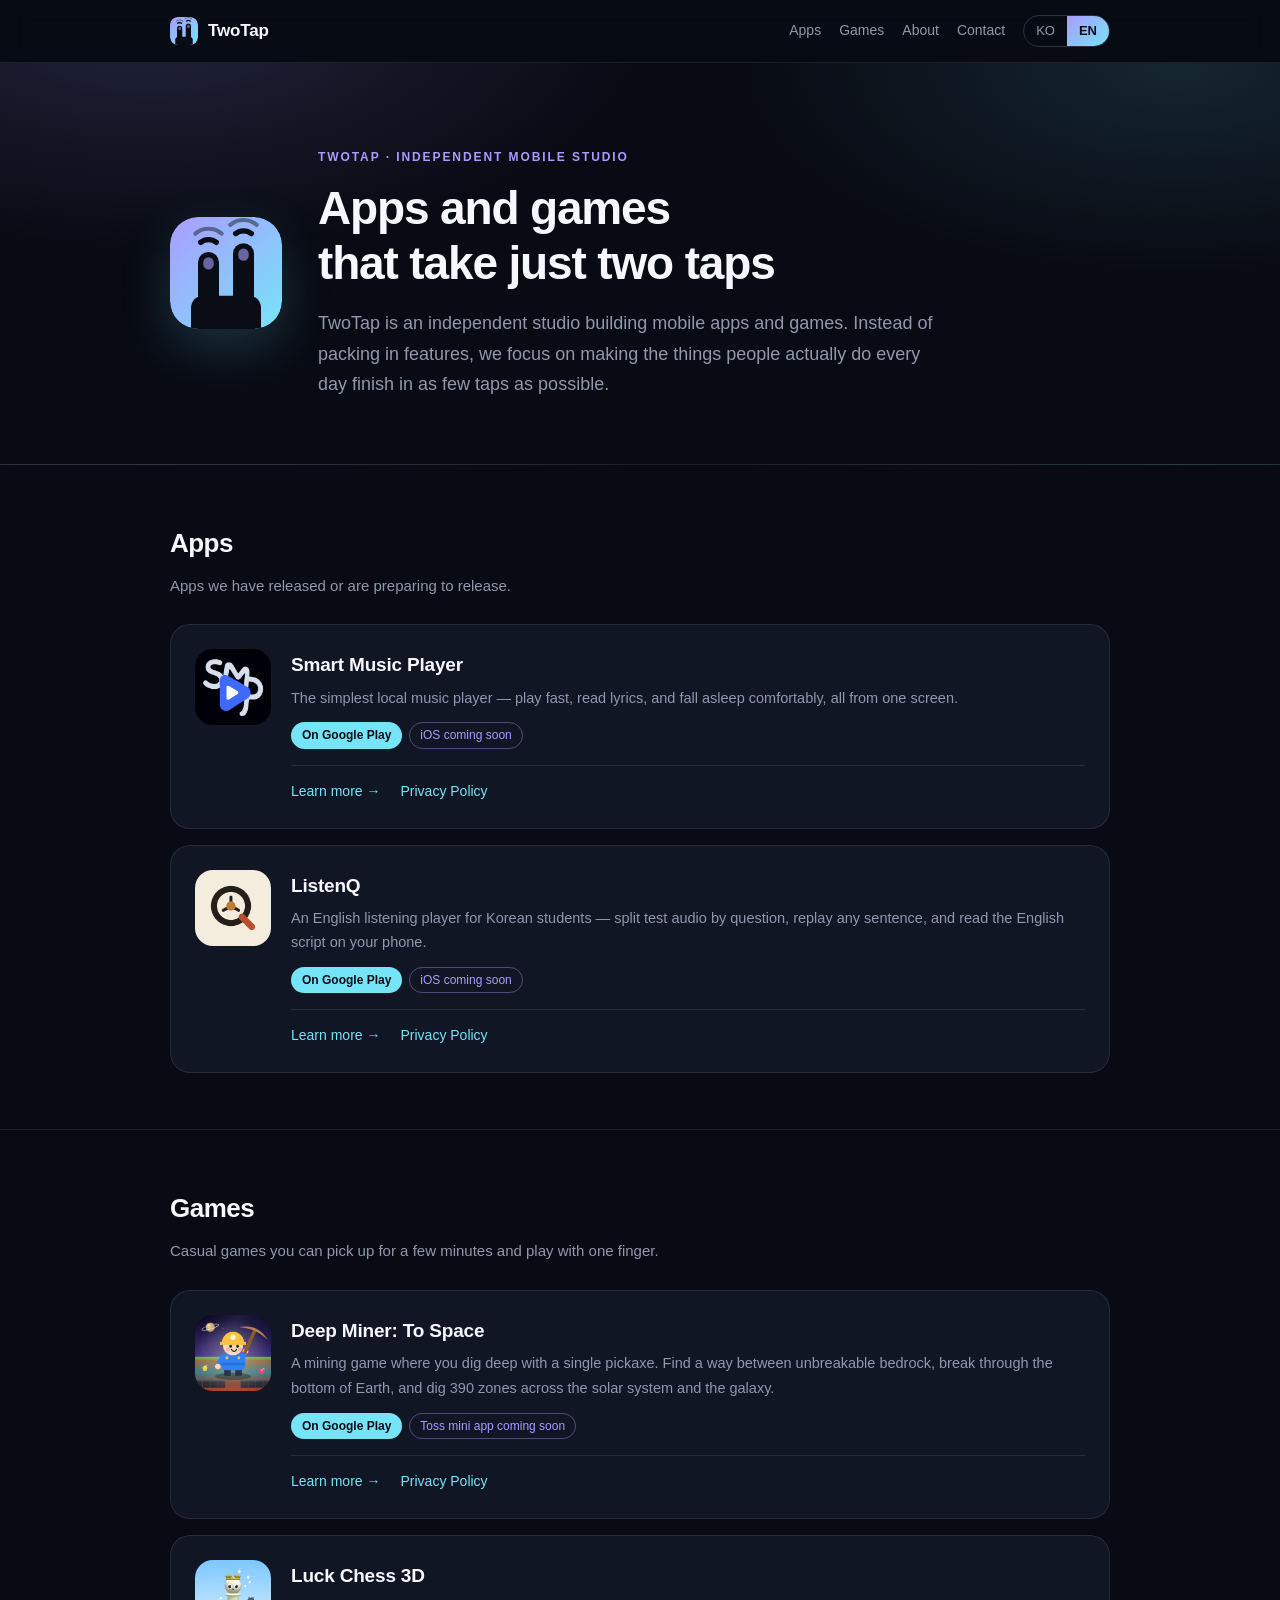
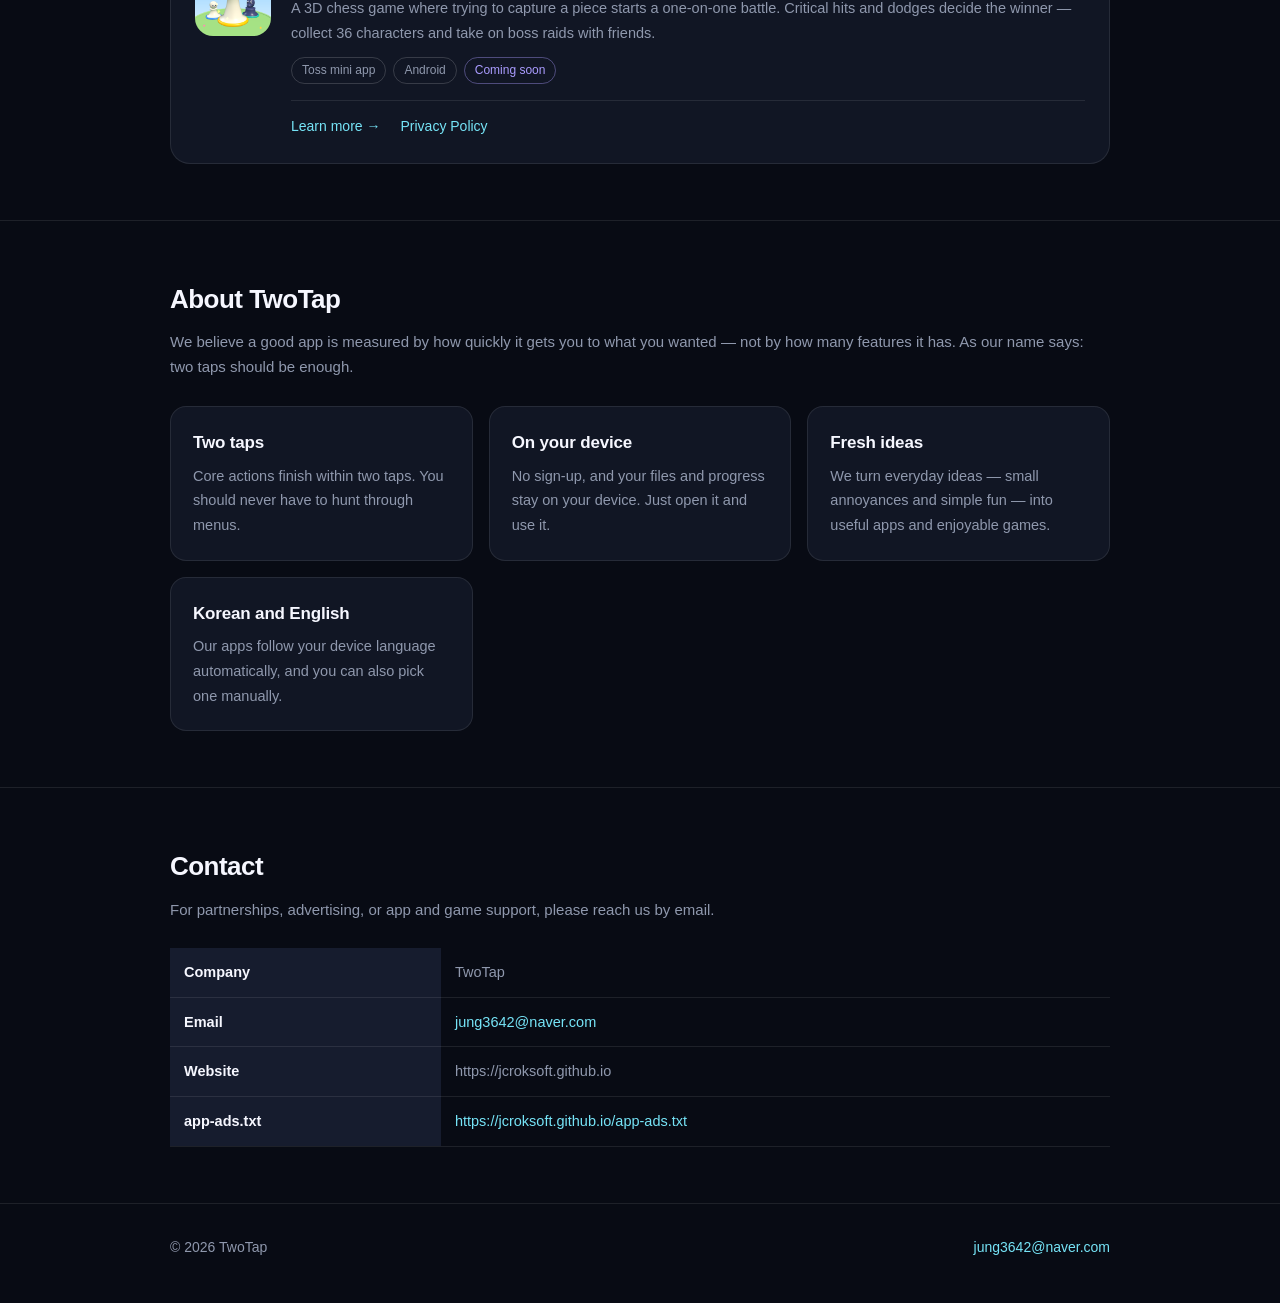
==== index.html @ a3351c4a "딥 마이너 Google Play 출시 반영 - 메인 게임 카드: 'Google Play 출시', '토스 앱인토스 출시 예정' - 딥 마이너 페이지: Google Play 버튼을 스" ====
<!doctype html>
<html lang="ko" data-lang="ko">
<head>
<meta charset="utf-8">
<meta name="viewport" content="width=device-width, initial-scale=1">
<title>TwoTap</title>
<meta name="description" content="TwoTap builds simple, focused mobile apps and games. Publisher of Smart Music Player, ListenQ, Deep Miner and Luck Chess 3D.">
<link rel="icon" href="/assets/twotap-mark.svg" type="image/svg+xml">
<link rel="icon" href="/assets/favicon.png" sizes="64x64">
<link rel="apple-touch-icon" href="/assets/apple-touch-icon.png">
<link rel="stylesheet" href="/assets/site.css">
<script>document.documentElement.dataset.lang=(function(){try{var s=localStorage.getItem("twotap-lang");if(s==="ko"||s==="en")return s}catch(e){}return (navigator.language||"en").toLowerCase().indexOf("ko")===0?"ko":"en"})()</script>
<script src="/assets/lang.js" defer></script>
</head>
<body>

<header class="site-header">
  <div class="wrap">
    <a class="brand" href="/"><img class="mark" src="/assets/twotap-mark.svg" alt="" width="28" height="28">TwoTap</a>
    <nav class="nav">
      <a href="#apps"><span class="ko">앱</span><span class="en">Apps</span></a>
      <a href="#games"><span class="ko">게임</span><span class="en">Games</span></a>
      <a href="#about"><span class="ko">소개</span><span class="en">About</span></a>
      <a href="#contact"><span class="ko">문의</span><span class="en">Contact</span></a>
      <span class="lang">
        <button type="button" data-lang="ko" aria-pressed="true">KO</button>
        <button type="button" data-lang="en" aria-pressed="false">EN</button>
      </span>
    </nav>
  </div>
</header>

<div class="hero">
  <div class="wrap hero-brand">
    <img class="hero-mark" src="/assets/twotap-mark.svg" alt="TwoTap" width="112" height="112">
    <div>
      <p class="eyebrow">TwoTap · <span class="ko">투탭</span><span class="en">Independent Mobile Studio</span></p>
      <h1>
        <span class="ko">두 번의 탭이면<br>충분한 앱과 게임</span>
        <span class="en">Apps and games<br>that take just two taps</span>
      </h1>
      <p class="lede">
        <span class="ko">TwoTap(투탭)은 모바일 앱과 게임을 만드는 개인 개발 스튜디오입니다. 기능을 많이 넣기보다, 사용자가 가장 자주 하는 동작을 가장 적은 터치로 끝낼 수 있게 만드는 데 집중합니다.</span>
        <span class="en">TwoTap is an independent studio building mobile apps and games. Instead of packing in features, we focus on making the things people actually do every day finish in as few taps as possible.</span>
      </p>
    </div>
  </div>
</div>

<section id="apps">
  <div class="wrap">
    <h2><span class="ko">앱</span><span class="en">Apps</span></h2>
    <p class="section-note">
      <span class="ko">출시했거나 출시를 준비 중인 앱입니다.</span>
      <span class="en">Apps we have released or are preparing to release.</span>
    </p>

    <div class="app-card">
      <a class="app-icon" href="/smp/"><img src="/assets/smp-icon.png" alt="Smart Music Player icon" width="76" height="76"></a>
      <div>
        <h3><a href="/smp/">Smart Music Player</a></h3>
        <p>
          <span class="ko">한 화면에서 빠르게 재생하고, 가사를 보고, 편안하게 잠들 수 있는 가장 간편한 로컬 음악 플레이어.</span>
          <span class="en">The simplest local music player — play fast, read lyrics, and fall asleep comfortably, all from one screen.</span>
        </p>
        <div class="pills">
          <span class="pill live"><span class="ko">Google Play 출시</span><span class="en">On Google Play</span></span>
          <span class="pill soon"><span class="ko">iOS 출시 예정</span><span class="en">iOS coming soon</span></span>
        </div>
        <div class="card-links">
          <a href="/smp/"><span class="ko">자세히 보기</span><span class="en">Learn more</span> →</a>
          <a href="/smp/privacy.html"><span class="ko">개인정보처리방침</span><span class="en">Privacy Policy</span></a>
        </div>
      </div>
    </div>

    <div class="app-card">
      <a class="app-icon" href="/lq/"><img src="/assets/lq-icon.png" alt="ListenQ icon" width="76" height="76"></a>
      <div>
        <h3><a href="/lq/">ListenQ</a></h3>
        <p>
          <span class="ko">듣기평가 음원을 문항별로 끊어 듣고, 문장마다 다시 듣고, 영어 스크립트까지 폰에서 보는 중·고등학생 영어듣기 플레이어.</span>
          <span class="en">An English listening player for Korean students — split test audio by question, replay any sentence, and read the English script on your phone.</span>
        </p>
        <div class="pills">
          <span class="pill live"><span class="ko">Google Play 출시</span><span class="en">On Google Play</span></span>
          <span class="pill soon"><span class="ko">iOS 출시 예정</span><span class="en">iOS coming soon</span></span>
        </div>
        <div class="card-links">
          <a href="/lq/"><span class="ko">자세히 보기</span><span class="en">Learn more</span> →</a>
          <a href="/lq/privacy.html"><span class="ko">개인정보처리방침</span><span class="en">Privacy Policy</span></a>
        </div>
      </div>
    </div>
  </div>
</section>

<section id="games">
  <div class="wrap">
    <h2><span class="ko">게임</span><span class="en">Games</span></h2>
    <p class="section-note">
      <span class="ko">잠깐 켜서 손가락 하나로 즐기는 캐주얼 게임입니다.</span>
      <span class="en">Casual games you can pick up for a few minutes and play with one finger.</span>
    </p>

    <div class="app-card">
      <a class="app-icon" href="/deepminer/"><img src="/assets/deepminer-icon.png" alt="Deep Miner icon" width="76" height="76"></a>
      <div>
        <h3><a href="/deepminer/"><span class="ko">딥 마이너: 우주로</span><span class="en">Deep Miner: To Space</span></a></h3>
        <p>
          <span class="ko">곡괭이 하나로 땅속 깊이 파 내려가는 광산 게임. 기반암 사이로 길을 찾아 지구 바닥을 뚫고, 태양계와 은하계 행성까지 390구역을 내려갑니다.</span>
          <span class="en">A mining game where you dig deep with a single pickaxe. Find a way between unbreakable bedrock, break through the bottom of Earth, and dig 390 zones across the solar system and the galaxy.</span>
        </p>
        <div class="pills">
          <span class="pill live"><span class="ko">Google Play 출시</span><span class="en">On Google Play</span></span>
          <span class="pill soon"><span class="ko">토스 앱인토스 출시 예정</span><span class="en">Toss mini app coming soon</span></span>
        </div>
        <div class="card-links">
          <a href="/deepminer/"><span class="ko">자세히 보기</span><span class="en">Learn more</span> →</a>
          <a href="/deepminer/privacy.html"><span class="ko">개인정보처리방침</span><span class="en">Privacy Policy</span></a>
        </div>
      </div>
    </div>

    <div class="app-card">
      <a class="app-icon" href="/luckchess/"><img src="/assets/luckchess-icon.png" alt="Luck Chess 3D icon" width="76" height="76"></a>
      <div>
        <h3><a href="/luckchess/"><span class="ko">운빨 체스 3D</span><span class="en">Luck Chess 3D</span></a></h3>
        <p>
          <span class="ko">체스처럼 두다가 상대 말을 잡으려 하면 1:1 전투가 벌어지는 3D 체스. 치명타와 회피로 승부가 갈리고, 캐릭터 36명을 모아 친구들과 보스 토벌전에도 도전합니다.</span>
          <span class="en">A 3D chess game where trying to capture a piece starts a one-on-one battle. Critical hits and dodges decide the winner — collect 36 characters and take on boss raids with friends.</span>
        </p>
        <div class="pills">
          <span class="pill"><span class="ko">토스 앱인토스</span><span class="en">Toss mini app</span></span>
          <span class="pill">Android</span>
          <span class="pill soon"><span class="ko">출시 준비 중</span><span class="en">Coming soon</span></span>
        </div>
        <div class="card-links">
          <a href="/luckchess/"><span class="ko">자세히 보기</span><span class="en">Learn more</span> →</a>
          <a href="/luckchess/privacy.html"><span class="ko">개인정보처리방침</span><span class="en">Privacy Policy</span></a>
        </div>
      </div>
    </div>
  </div>
</section>

<section id="about">
  <div class="wrap">
    <h2><span class="ko">TwoTap 소개</span><span class="en">About TwoTap</span></h2>
    <p class="section-note">
      <span class="ko">좋은 앱은 기능 수가 아니라, 원하는 동작에 얼마나 빨리 닿는지로 결정된다고 믿습니다. 이름처럼, 두 번의 탭이면 충분하게.</span>
      <span class="en">We believe a good app is measured by how quickly it gets you to what you wanted — not by how many features it has. As our name says: two taps should be enough.</span>
    </p>

    <div class="grid">
      <div class="card">
        <h3><span class="ko">두 번의 터치</span><span class="en">Two taps</span></h3>
        <p>
          <span class="ko">핵심 기능은 두 번 이내의 터치로 끝납니다. 메뉴를 찾아 헤매게 만들지 않습니다.</span>
          <span class="en">Core actions finish within two taps. You should never have to hunt through menus.</span>
        </p>
      </div>
      <div class="card">
        <h3><span class="ko">기기 안에서</span><span class="en">On your device</span></h3>
        <p>
          <span class="ko">회원가입이 없고, 개인 파일과 진행 기록은 기기 안에 둡니다. 계정 없이 바로 씁니다.</span>
          <span class="en">No sign-up, and your files and progress stay on your device. Just open it and use it.</span>
        </p>
      </div>
      <div class="card">
        <h3><span class="ko">다양한 아이디어</span><span class="en">Fresh ideas</span></h3>
        <p>
          <span class="ko">일상의 작은 불편과 재미에서 출발한 다양한 아이디어로, 쓸모 있는 앱과 즐거운 게임을 만듭니다.</span>
          <span class="en">We turn everyday ideas — small annoyances and simple fun — into useful apps and enjoyable games.</span>
        </p>
      </div>
      <div class="card">
        <h3><span class="ko">한국어와 영어</span><span class="en">Korean and English</span></h3>
        <p>
          <span class="ko">앱은 기기 언어에 맞춰 자동 전환되며, 앱 안에서 직접 선택할 수도 있습니다.</span>
          <span class="en">Our apps follow your device language automatically, and you can also pick one manually.</span>
        </p>
      </div>
    </div>
  </div>
</section>

<section id="contact">
  <div class="wrap">
    <h2><span class="ko">문의</span><span class="en">Contact</span></h2>
    <p class="section-note">
      <span class="ko">제휴, 광고, 앱·게임 관련 문의는 아래 이메일로 연락해 주세요.</span>
      <span class="en">For partnerships, advertising, or app and game support, please reach us by email.</span>
    </p>

    <div class="table-scroll">
      <table>
        <tbody>
          <tr>
            <th scope="row"><span class="ko">회사</span><span class="en">Company</span></th>
            <td>TwoTap<span class="ko"> (투탭)</span></td>
          </tr>
          <tr>
            <th scope="row"><span class="ko">이메일</span><span class="en">Email</span></th>
            <td><a href="mailto:jung3642@naver.com">jung3642@naver.com</a></td>
          </tr>
          <tr>
            <th scope="row"><span class="ko">웹사이트</span><span class="en">Website</span></th>
            <td>https://jcroksoft.github.io</td>
          </tr>
          <tr>
            <th scope="row">app-ads.txt</th>
            <td><a href="/app-ads.txt">https://jcroksoft.github.io/app-ads.txt</a></td>
          </tr>
        </tbody>
      </table>
    </div>
  </div>
</section>

<footer class="site-footer">
  <div class="wrap">
    <span>&copy; 2026 TwoTap<span class="ko"> (투탭)</span></span>
    <span class="spacer"></span>
    <a href="mailto:jung3642@naver.com">jung3642@naver.com</a>
  </div>
</footer>

</body>
</html>
---- assets/site.css ----
:root {
  --bg: #080b14;
  --surface: #111624;
  --surface-2: #161c2e;
  --text: #f6f7ff;
  --muted: #8f98ad;
  --lavender: #aa9cff;
  --cyan: #76e4f7;
  --coral: #ff5a3d;
  --line: rgba(255, 255, 255, 0.09);
  --line-strong: rgba(255, 255, 255, 0.16);
  --max: 980px;
  --radius: 16px;
}

* { box-sizing: border-box; }

html { scroll-behavior: smooth; }

body {
  margin: 0;
  background: var(--bg);
  color: var(--text);
  font-family: -apple-system, BlinkMacSystemFont, "Segoe UI", "Apple SD Gothic Neo",
    "Noto Sans KR", Roboto, sans-serif;
  font-size: 16px;
  line-height: 1.7;
  -webkit-font-smoothing: antialiased;
}

img { max-width: 100%; display: block; }

a { color: var(--cyan); text-decoration: none; }
a:hover { text-decoration: underline; }

.wrap {
  max-width: var(--max);
  margin: 0 auto;
  padding-inline: 20px;
}

/* ---------- header ---------- */

.site-header {
  position: sticky;
  top: 0;
  z-index: 20;
  background: rgba(8, 11, 20, 0.82);
  backdrop-filter: blur(14px);
  border-bottom: 1px solid var(--line);
}

.site-header .wrap {
  display: flex;
  align-items: center;
  gap: 16px;
  min-height: 62px;
  flex-wrap: wrap;
}

.brand {
  display: flex;
  align-items: center;
  gap: 10px;
  font-weight: 700;
  letter-spacing: -0.01em;
  color: var(--text);
  font-size: 17px;
}
.brand:hover { text-decoration: none; }
.brand .mark {
  width: 28px;
  height: 28px;
  border-radius: 8px;
  flex: none;
}

.nav {
  margin-left: auto;
  display: flex;
  align-items: center;
  gap: 18px;
  font-size: 14px;
}
.nav a { color: var(--muted); }
.nav a:hover { color: var(--text); text-decoration: none; }

.lang {
  display: inline-flex;
  border: 1px solid var(--line-strong);
  border-radius: 999px;
  overflow: hidden;
}
.lang button {
  appearance: none;
  border: 0;
  background: transparent;
  color: var(--muted);
  font: inherit;
  font-size: 13px;
  padding: 4px 12px;
  cursor: pointer;
}
.lang button[aria-pressed="true"] {
  background: linear-gradient(135deg, var(--lavender), var(--cyan));
  color: #0a0d16;
  font-weight: 700;
}

/* ---------- hero ---------- */

.hero {
  padding-block: 84px 64px;
  border-bottom: 1px solid var(--line);
  background:
    radial-gradient(700px 320px at 12% -10%, rgba(170, 156, 255, 0.16), transparent 70%),
    radial-gradient(620px 300px at 92% 0%, rgba(118, 228, 247, 0.12), transparent 70%);
}

.hero-brand { display: flex; gap: 36px; align-items: center; flex-wrap: wrap; }
.hero-brand > div { flex: 1; min-width: 260px; }
.hero-mark {
  width: 112px;
  height: 112px;
  border-radius: 28px;
  flex: none;
  box-shadow: 0 18px 50px rgba(118, 228, 247, 0.18);
}

.eyebrow {
  text-transform: uppercase;
  letter-spacing: 0.16em;
  font-size: 12px;
  font-weight: 700;
  color: var(--lavender);
  margin: 0 0 14px;
}

h1 {
  margin: 0 0 18px;
  font-size: clamp(30px, 6vw, 46px);
  line-height: 1.18;
  letter-spacing: -0.025em;
  font-weight: 800;
}

.lede {
  margin: 0;
  max-width: 620px;
  font-size: clamp(16px, 2.2vw, 18px);
  color: var(--muted);
}

/* ---------- sections ---------- */

section { padding-block: 56px; }
section + section { border-top: 1px solid var(--line); }

h2 {
  margin: 0 0 8px;
  font-size: clamp(21px, 3.4vw, 26px);
  letter-spacing: -0.02em;
  font-weight: 750;
}

h3 {
  margin: 28px 0 6px;
  font-size: 17px;
  font-weight: 700;
  letter-spacing: -0.01em;
}

.section-note {
  margin: 0 0 26px;
  color: var(--muted);
  font-size: 15px;
}

/* ---------- cards ---------- */

.grid {
  display: grid;
  gap: 16px;
  grid-template-columns: repeat(auto-fit, minmax(240px, 1fr));
}

.card {
  background: var(--surface);
  border: 1px solid var(--line);
  border-radius: var(--radius);
  padding: 22px;
}
.card h3 { margin-top: 0; }
.card p { margin: 0; color: var(--muted); font-size: 14.5px; }

.app-card {
  display: flex;
  gap: 20px;
  align-items: flex-start;
  background: var(--surface);
  border: 1px solid var(--line);
  border-radius: 20px;
  padding: 24px;
  color: inherit;
  transition: border-color 0.15s ease, transform 0.15s ease;
}
.app-card + .app-card { margin-top: 16px; }
.app-card:hover {
  border-color: var(--line-strong);
  transform: translateY(-2px);
}
.app-card > div { flex: 1; min-width: 0; }
.app-card .app-icon { flex: none; }
.app-card h3 a { color: inherit; }
.app-card img {
  width: 76px;
  height: 76px;
  border-radius: 18px;
  flex: none;
}
.app-card h3 { margin: 0 0 4px; font-size: 19px; }
.app-card p { margin: 0 0 12px; color: var(--muted); font-size: 14.5px; }

.card-links {
  display: flex;
  flex-wrap: wrap;
  gap: 8px 20px;
  margin-top: 16px;
  padding-top: 14px;
  border-top: 1px solid var(--line);
  font-size: 14px;
}

/* 게임 스크린샷 줄: 좁은 화면에서는 가로로 밀어 봐요 */
.shots {
  display: grid;
  grid-auto-flow: column;
  grid-auto-columns: minmax(170px, 1fr);
  gap: 14px;
  overflow-x: auto;
  padding-bottom: 6px;
  scroll-snap-type: x mandatory;
}
.shots figure { margin: 0; scroll-snap-align: start; }
.shots img {
  width: 100%;
  height: auto;
  aspect-ratio: 1179 / 2100;
  object-fit: cover;
  border-radius: 18px;
  border: 1px solid var(--line);
}
.shots.tall img { aspect-ratio: 636 / 1048; }
.shots figcaption { margin-top: 8px; font-size: 13px; color: var(--muted); text-align: center; }

.pills { display: flex; flex-wrap: wrap; gap: 7px; }
.pill {
  font-size: 12px;
  color: var(--muted);
  border: 1px solid var(--line-strong);
  border-radius: 999px;
  padding: 2px 10px;
}
.pill.live { color: #0a0d16; background: var(--cyan); border-color: transparent; font-weight: 700; }
.pill.soon { color: var(--lavender); border-color: rgba(170, 156, 255, 0.4); }

/* ---------- lists ---------- */

ul.clean { margin: 10px 0 0; padding-left: 20px; color: var(--muted); }
ul.clean li { margin-bottom: 7px; }
ul.clean strong { color: var(--text); font-weight: 650; }

/* ---------- table ---------- */

.table-scroll { overflow-x: auto; margin-top: 14px; }
table {
  width: 100%;
  border-collapse: collapse;
  font-size: 14.5px;
  min-width: 520px;
}
th, td {
  text-align: left;
  padding: 12px 14px;
  border-bottom: 1px solid var(--line);
  vertical-align: top;
}
th { color: var(--text); font-weight: 650; background: var(--surface-2); }
td { color: var(--muted); }
td strong { color: var(--text); font-weight: 600; }

/* ---------- misc ---------- */

.callout {
  background: var(--surface-2);
  border: 1px solid var(--line);
  border-left: 3px solid var(--lavender);
  border-radius: 12px;
  padding: 16px 18px;
  color: var(--muted);
  font-size: 14.5px;
  margin-top: 20px;
}
.callout strong { color: var(--text); }

.meta { color: var(--muted); font-size: 14px; margin: 0; }

.site-footer {
  border-top: 1px solid var(--line);
  padding-block: 32px 44px;
  color: var(--muted);
  font-size: 14px;
}
.site-footer .wrap { display: flex; flex-wrap: wrap; gap: 12px 24px; align-items: center; }
.site-footer .spacer { margin-left: auto; }

.toc { margin: 0 0 30px; padding: 0; list-style: none; columns: 2; column-gap: 28px; font-size: 14.5px; }
.toc li { margin-bottom: 6px; break-inside: avoid; }

@media (max-width: 560px) {
  .hero { padding-block: 56px 44px; }
  .app-card { flex-direction: column; }
  .toc { columns: 1; }
  .nav { gap: 12px; width: 100%; margin-left: 0; padding-bottom: 10px; }
}

/* ---------- language switching ---------- */

html[data-lang="ko"] .en,
html[data-lang="en"] .ko { display: none !important; }

/* ---------- store buttons ----------
   출시된 스토어는 <a class="store-btn" href="스토어 주소">, 아직이면 <span class="store-btn soon">.
   출시되면 span 을 a 로 바꾸고 href 만 넣는다. */

.store-links { display: flex; flex-wrap: wrap; gap: 10px; margin-top: 20px; }
.store-btn {
  display: inline-flex; align-items: center; gap: 10px;
  padding: 9px 16px 9px 13px;
  border-radius: 12px;
  border: 1px solid var(--line-strong);
  background: rgba(255, 255, 255, 0.04);
  color: var(--text);
  line-height: 1.2;
}
.store-btn svg { width: 22px; height: 22px; flex: none; fill: currentColor; }
.store-btn small { display: block; font-size: 11px; color: var(--muted); }
.store-btn strong { display: block; font-size: 15px; font-weight: 650; }
a.store-btn:hover { border-color: var(--cyan); background: rgba(118, 228, 247, 0.08); }
.store-btn.soon { opacity: 0.55; cursor: default; }
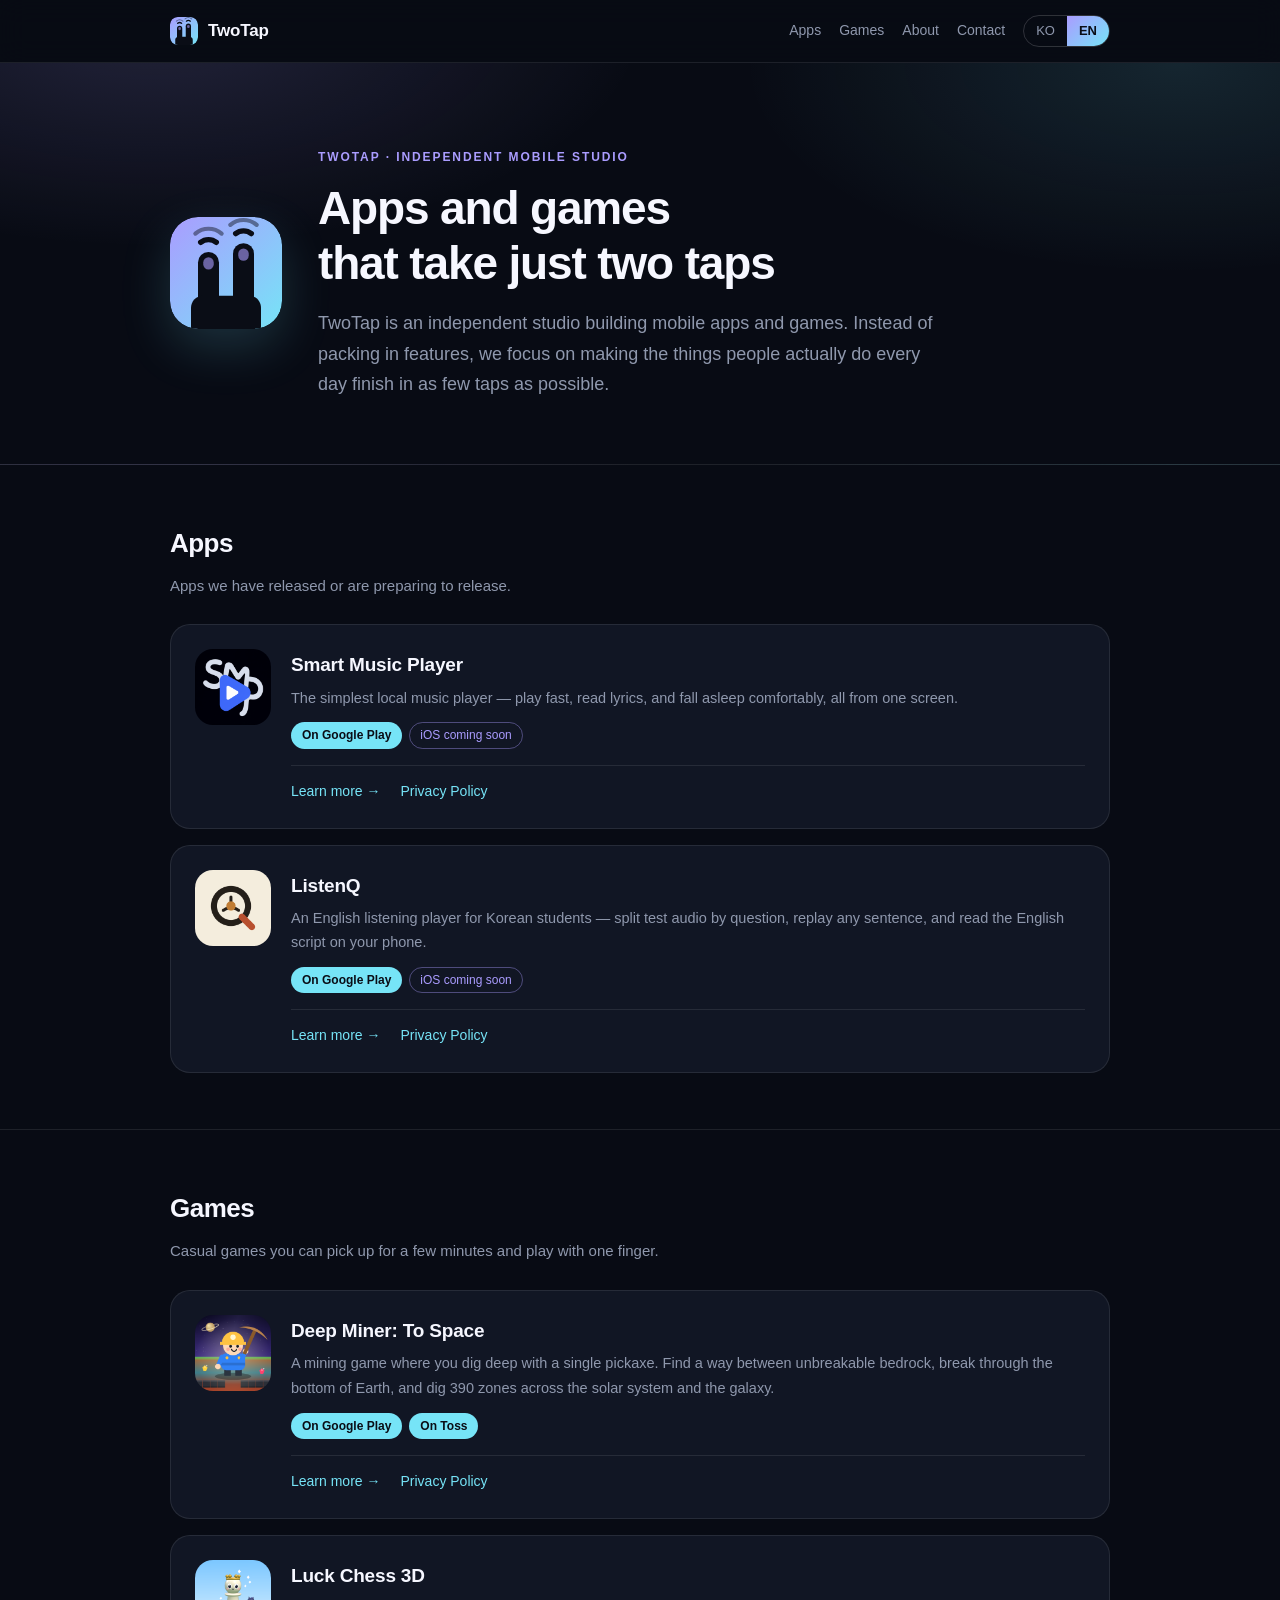
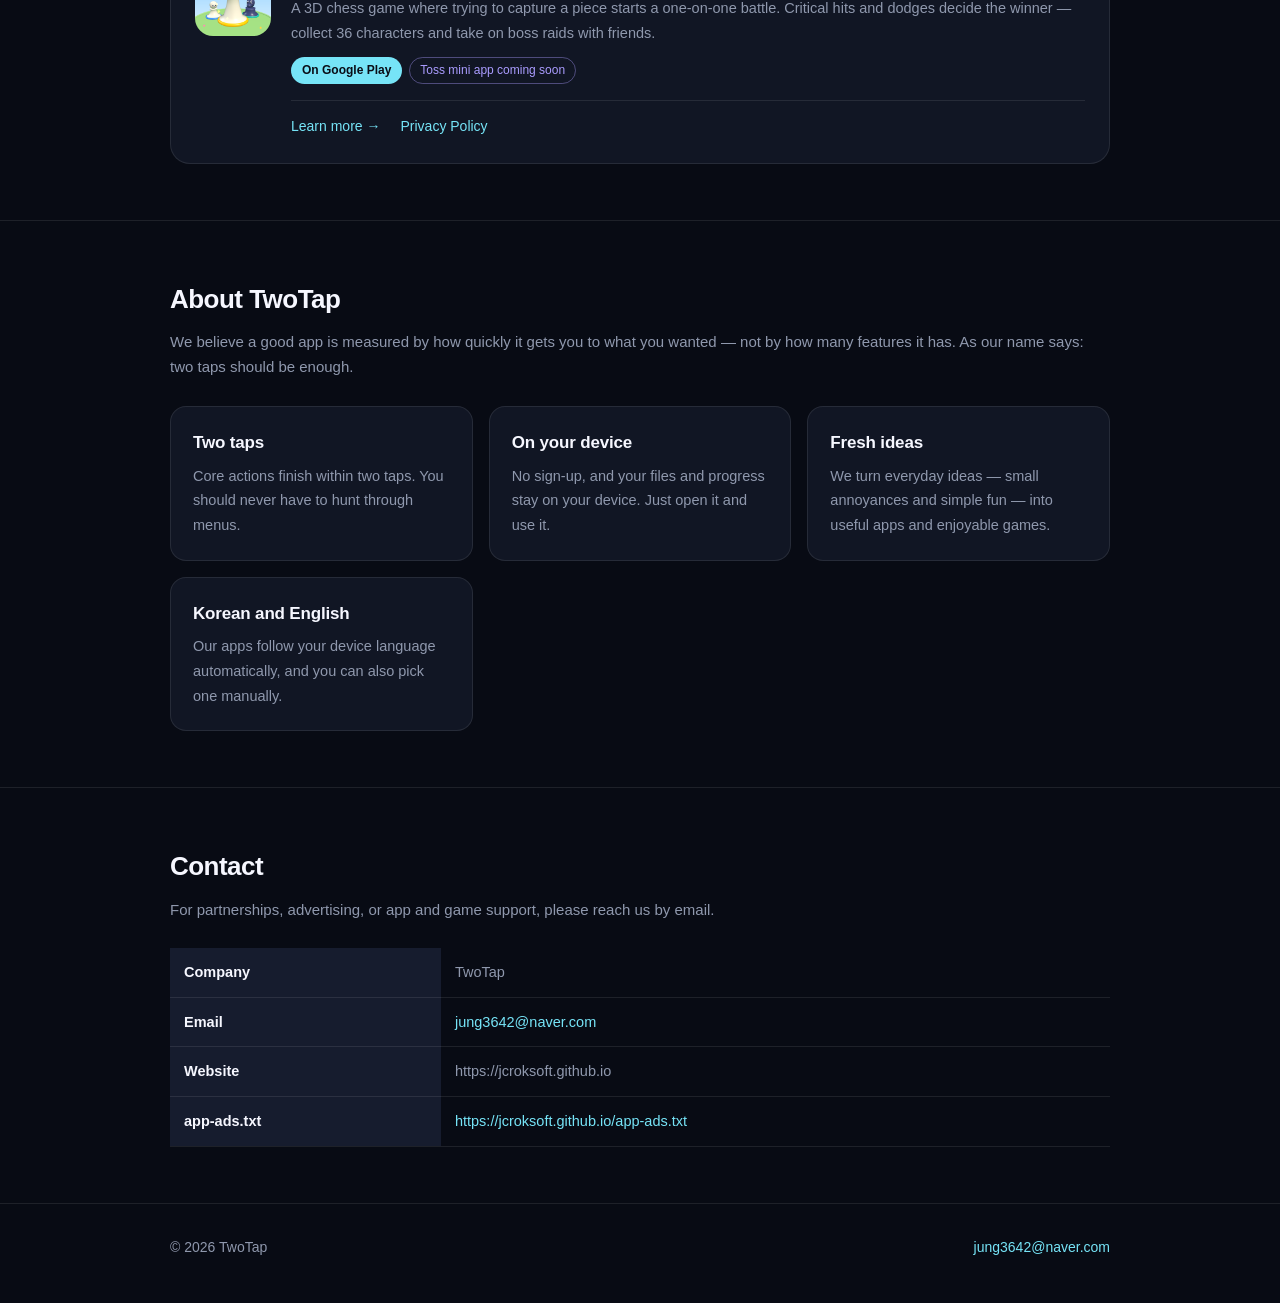
==== commit bf4608d6: "딥 마이너 토스 출시, 운빨 체스 3D Google Play 출시 반영 - 메인 게임 카드: 딥 마이너 '토스 앱인토스 출시', 운빨 체스 'Google Play 출시' · '토스" ====
--- a/index.html
+++ b/index.html
@@ -113,7 +113,7 @@
         </p>
         <div class="pills">
           <span class="pill live"><span class="ko">Google Play 출시</span><span class="en">On Google Play</span></span>
-          <span class="pill soon"><span class="ko">토스 앱인토스 출시 예정</span><span class="en">Toss mini app coming soon</span></span>
+          <span class="pill live"><span class="ko">토스 앱인토스 출시</span><span class="en">On Toss</span></span>
         </div>
         <div class="card-links">
           <a href="/deepminer/"><span class="ko">자세히 보기</span><span class="en">Learn more</span> →</a>
@@ -131,9 +131,8 @@
           <span class="en">A 3D chess game where trying to capture a piece starts a one-on-one battle. Critical hits and dodges decide the winner — collect 36 characters and take on boss raids with friends.</span>
         </p>
         <div class="pills">
-          <span class="pill"><span class="ko">토스 앱인토스</span><span class="en">Toss mini app</span></span>
-          <span class="pill">Android</span>
-          <span class="pill soon"><span class="ko">출시 준비 중</span><span class="en">Coming soon</span></span>
+          <span class="pill live"><span class="ko">Google Play 출시</span><span class="en">On Google Play</span></span>
+          <span class="pill soon"><span class="ko">토스 앱인토스 출시 예정</span><span class="en">Toss mini app coming soon</span></span>
         </div>
         <div class="card-links">
           <a href="/luckchess/"><span class="ko">자세히 보기</span><span class="en">Learn more</span> →</a>
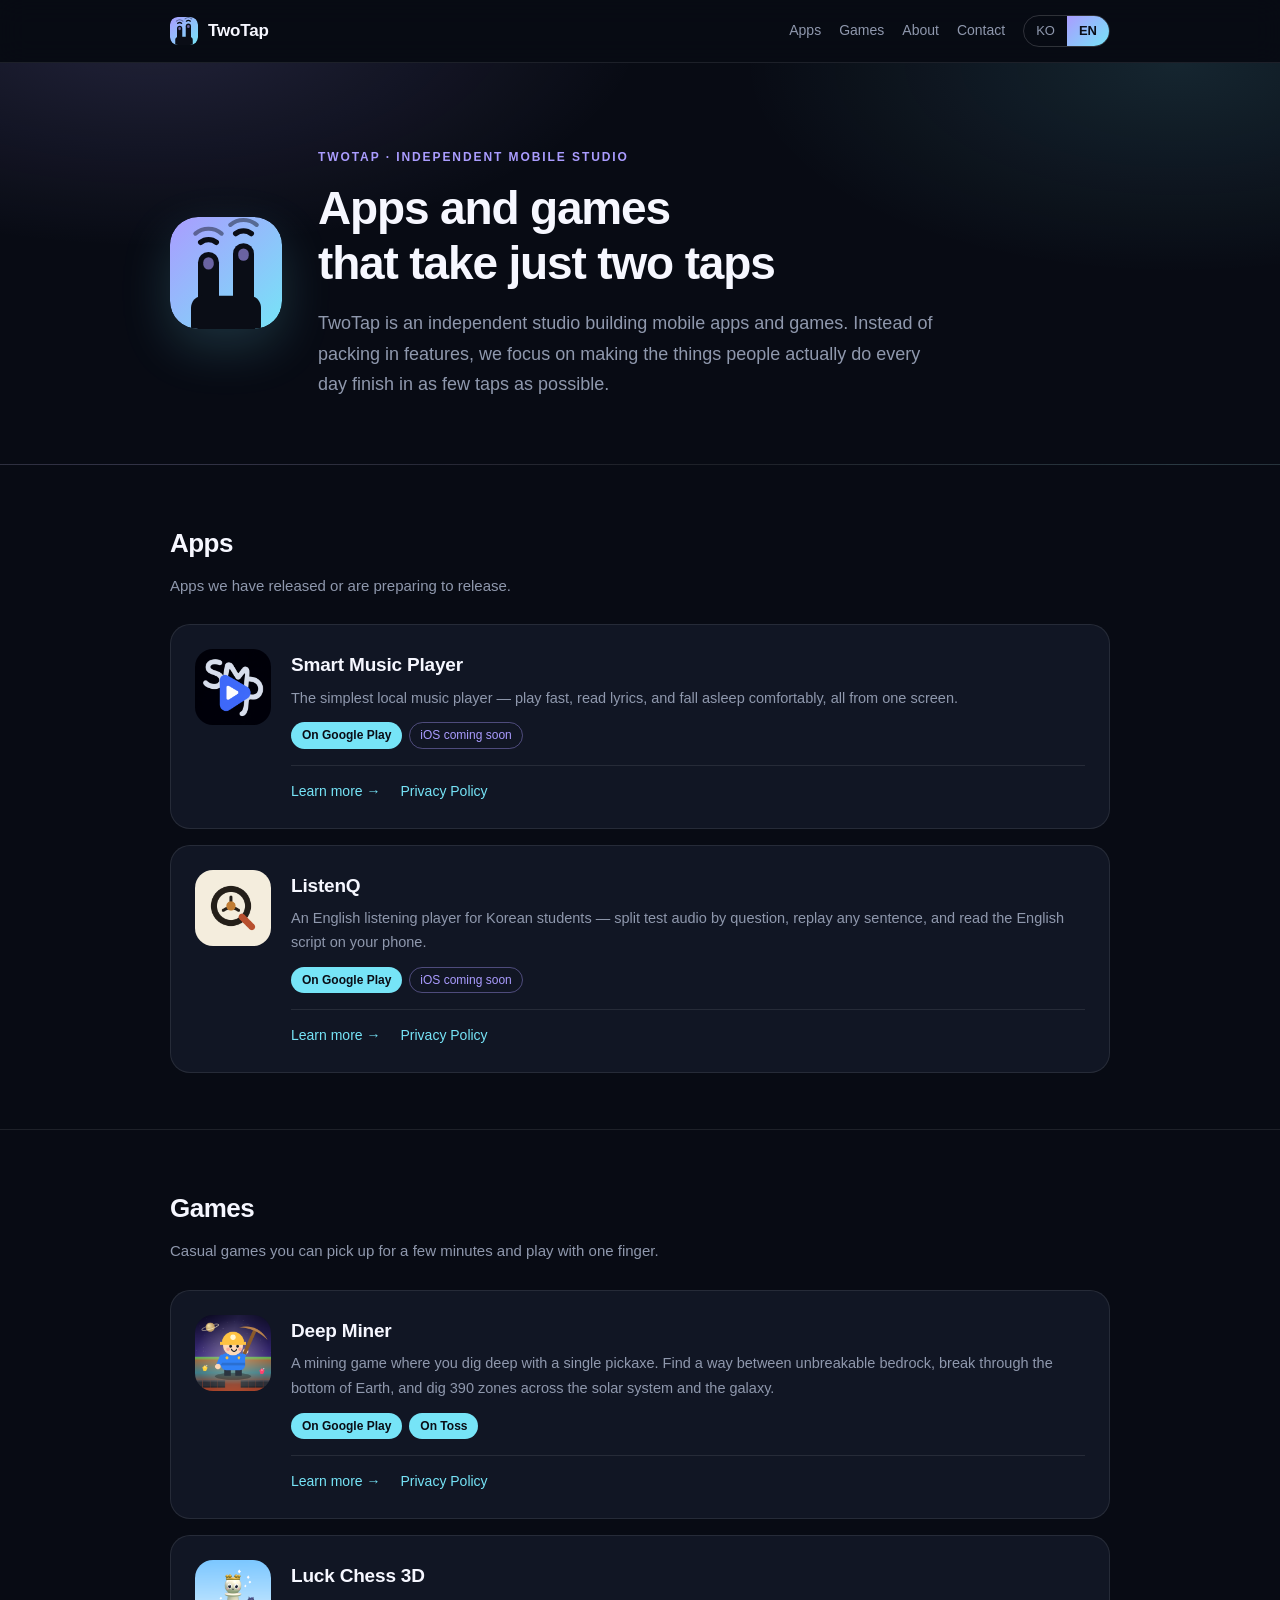
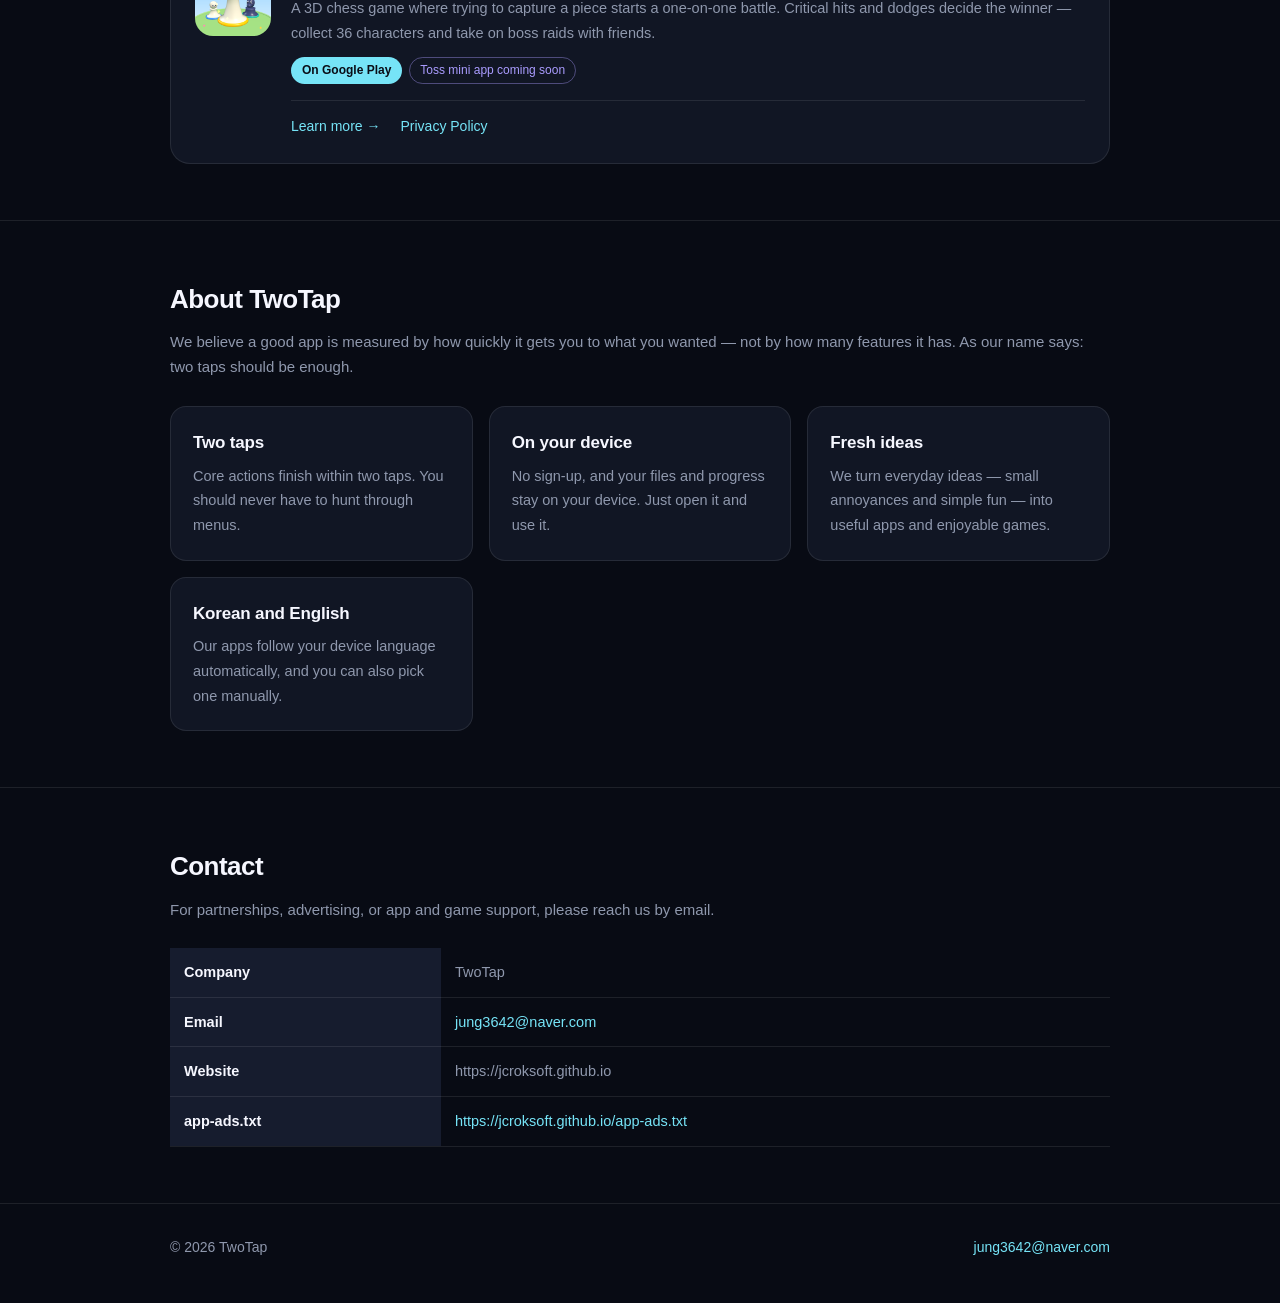
==== commit 929dd49a: "딥 마이너: 이름 '광산 땅파기'로 변경, Android 광고(LevelPlay) 반영 - 메인 카드 · 소개 · 개인정보처리방침의 게임 이름 변경 (영문은 Deep Miner) " ====
--- a/index.html
+++ b/index.html
@@ -106,7 +106,7 @@
     <div class="app-card">
       <a class="app-icon" href="/deepminer/"><img src="/assets/deepminer-icon.png" alt="Deep Miner icon" width="76" height="76"></a>
       <div>
-        <h3><a href="/deepminer/"><span class="ko">딥 마이너: 우주로</span><span class="en">Deep Miner: To Space</span></a></h3>
+        <h3><a href="/deepminer/"><span class="ko">딥 마이너: 광산 땅파기</span><span class="en">Deep Miner</span></a></h3>
         <p>
           <span class="ko">곡괭이 하나로 땅속 깊이 파 내려가는 광산 게임. 기반암 사이로 길을 찾아 지구 바닥을 뚫고, 태양계와 은하계 행성까지 390구역을 내려갑니다.</span>
           <span class="en">A mining game where you dig deep with a single pickaxe. Find a way between unbreakable bedrock, break through the bottom of Earth, and dig 390 zones across the solar system and the galaxy.</span>
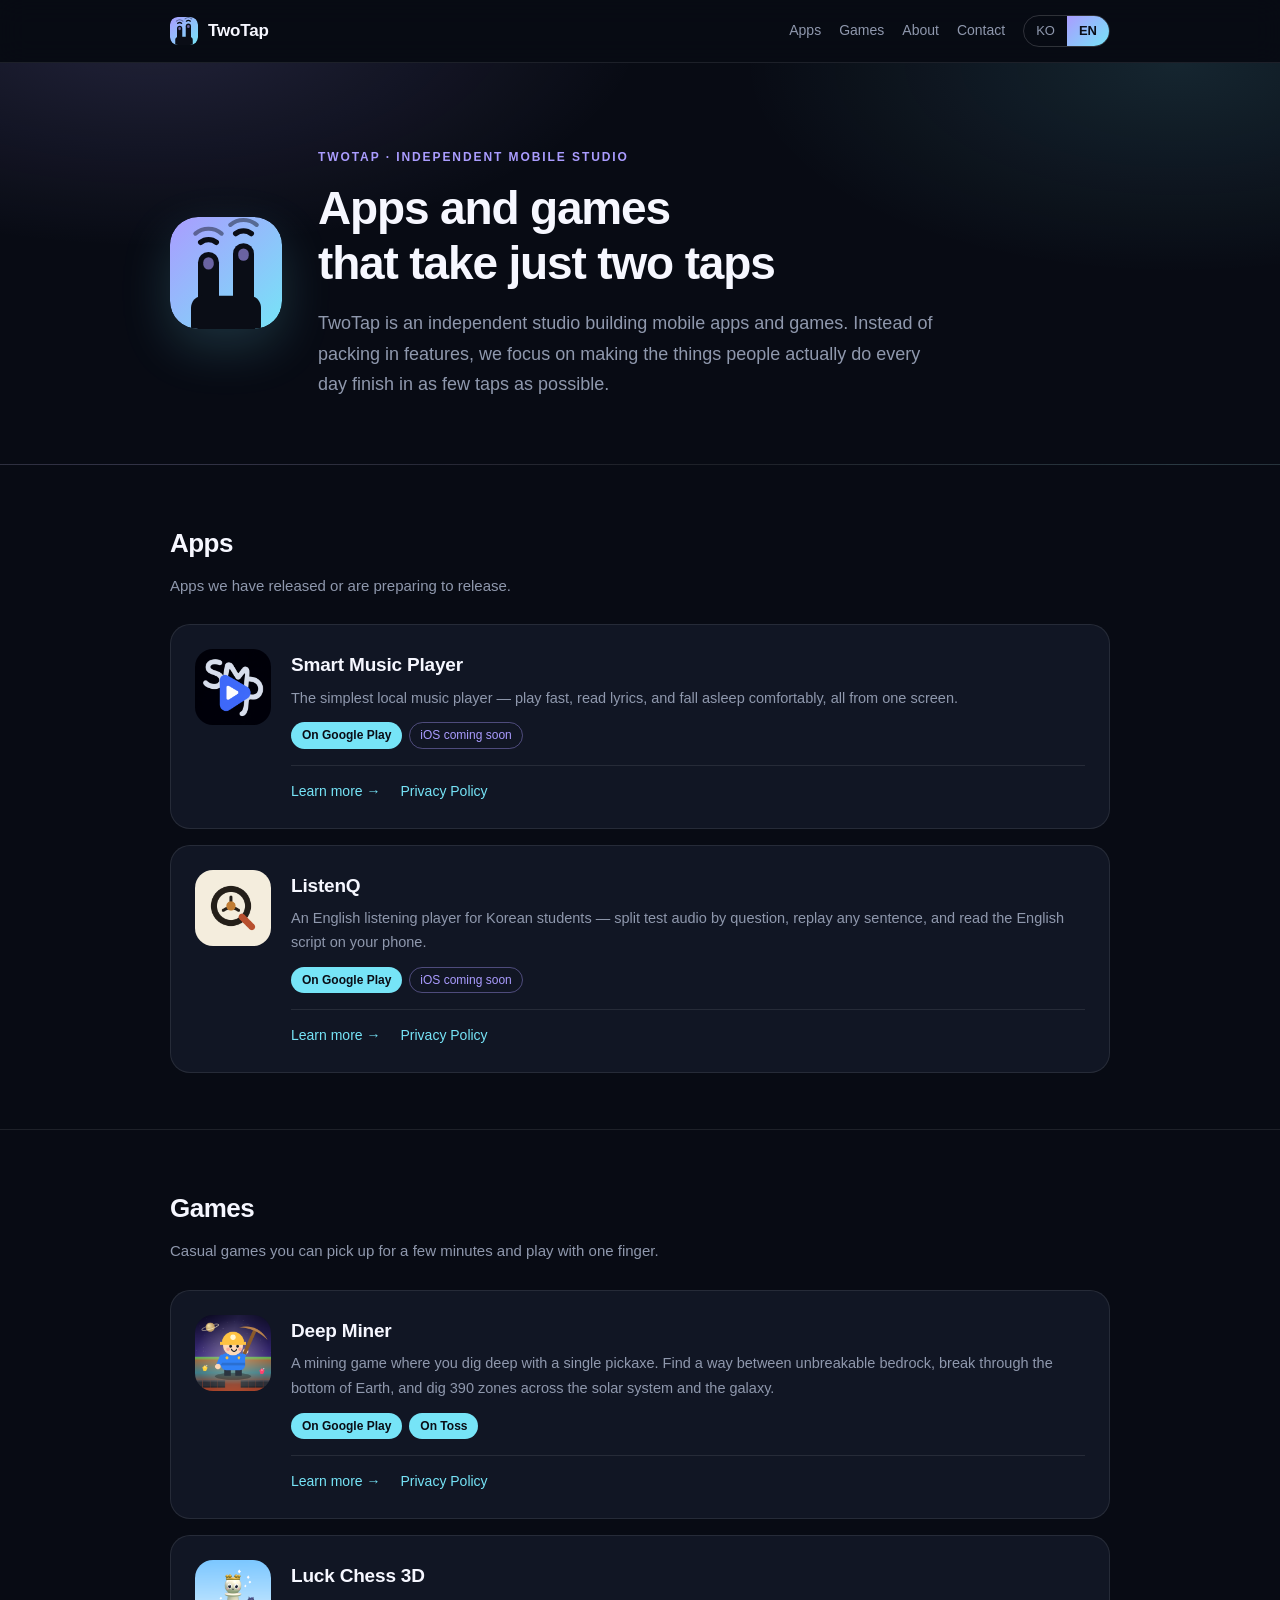
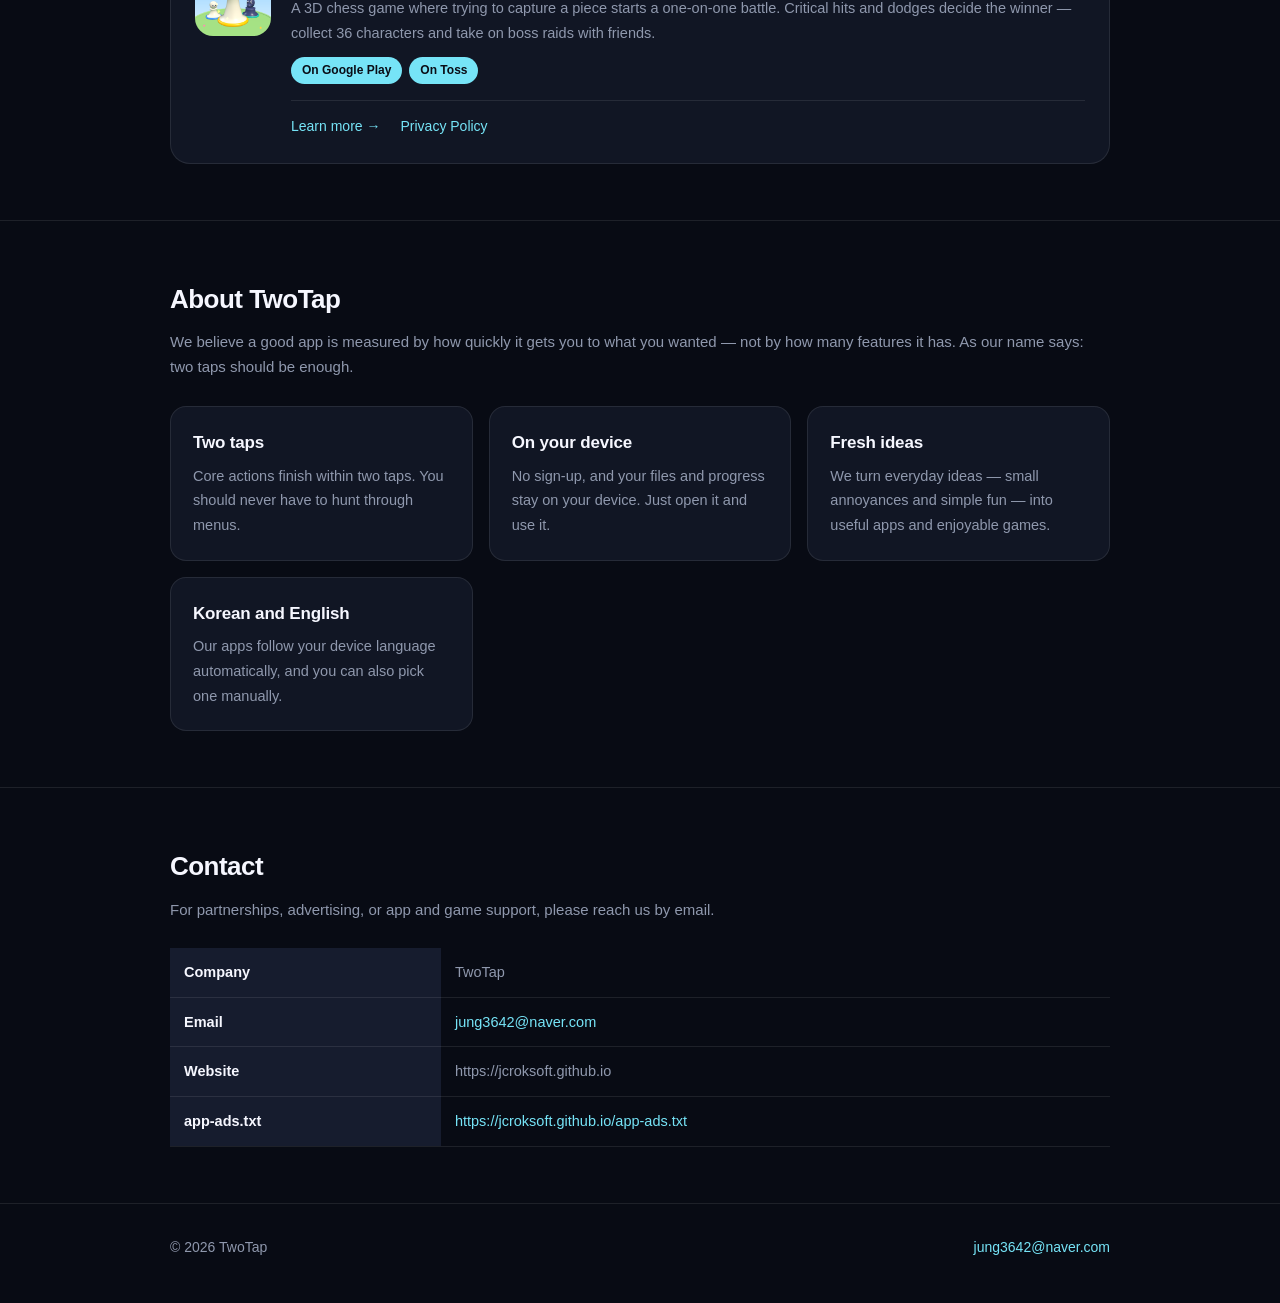
==== commit aceba59c: "운빨 체스 3D: 토스 앱인토스 출시 반영, Android 광고(LevelPlay) 개인정보처리방침 반영 - 메인 게임 카드·게임 페이지: 토스 앱인토스 '출시' (토스 앱에서 검" ====
--- a/index.html
+++ b/index.html
@@ -132,7 +132,7 @@
         </p>
         <div class="pills">
           <span class="pill live"><span class="ko">Google Play 출시</span><span class="en">On Google Play</span></span>
-          <span class="pill soon"><span class="ko">토스 앱인토스 출시 예정</span><span class="en">Toss mini app coming soon</span></span>
+          <span class="pill live"><span class="ko">토스 앱인토스 출시</span><span class="en">On Toss</span></span>
         </div>
         <div class="card-links">
           <a href="/luckchess/"><span class="ko">자세히 보기</span><span class="en">Learn more</span> →</a>
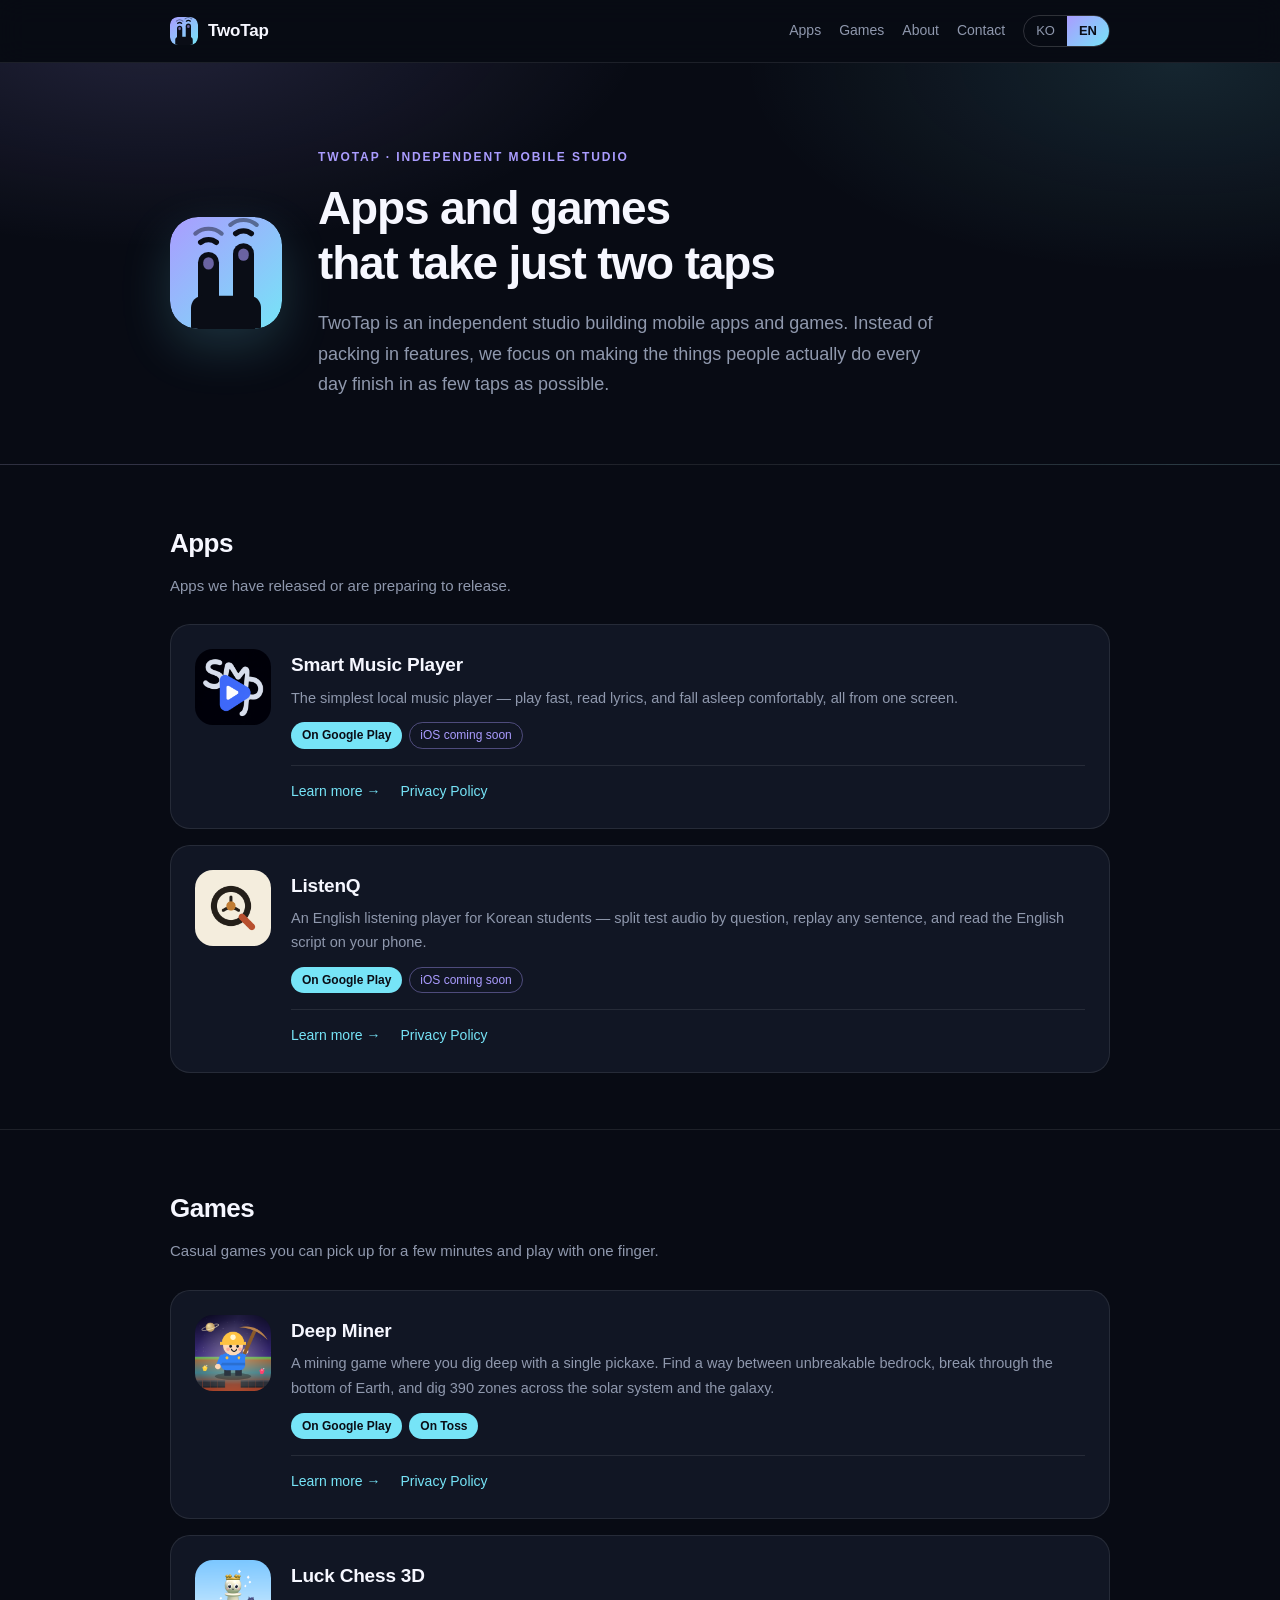
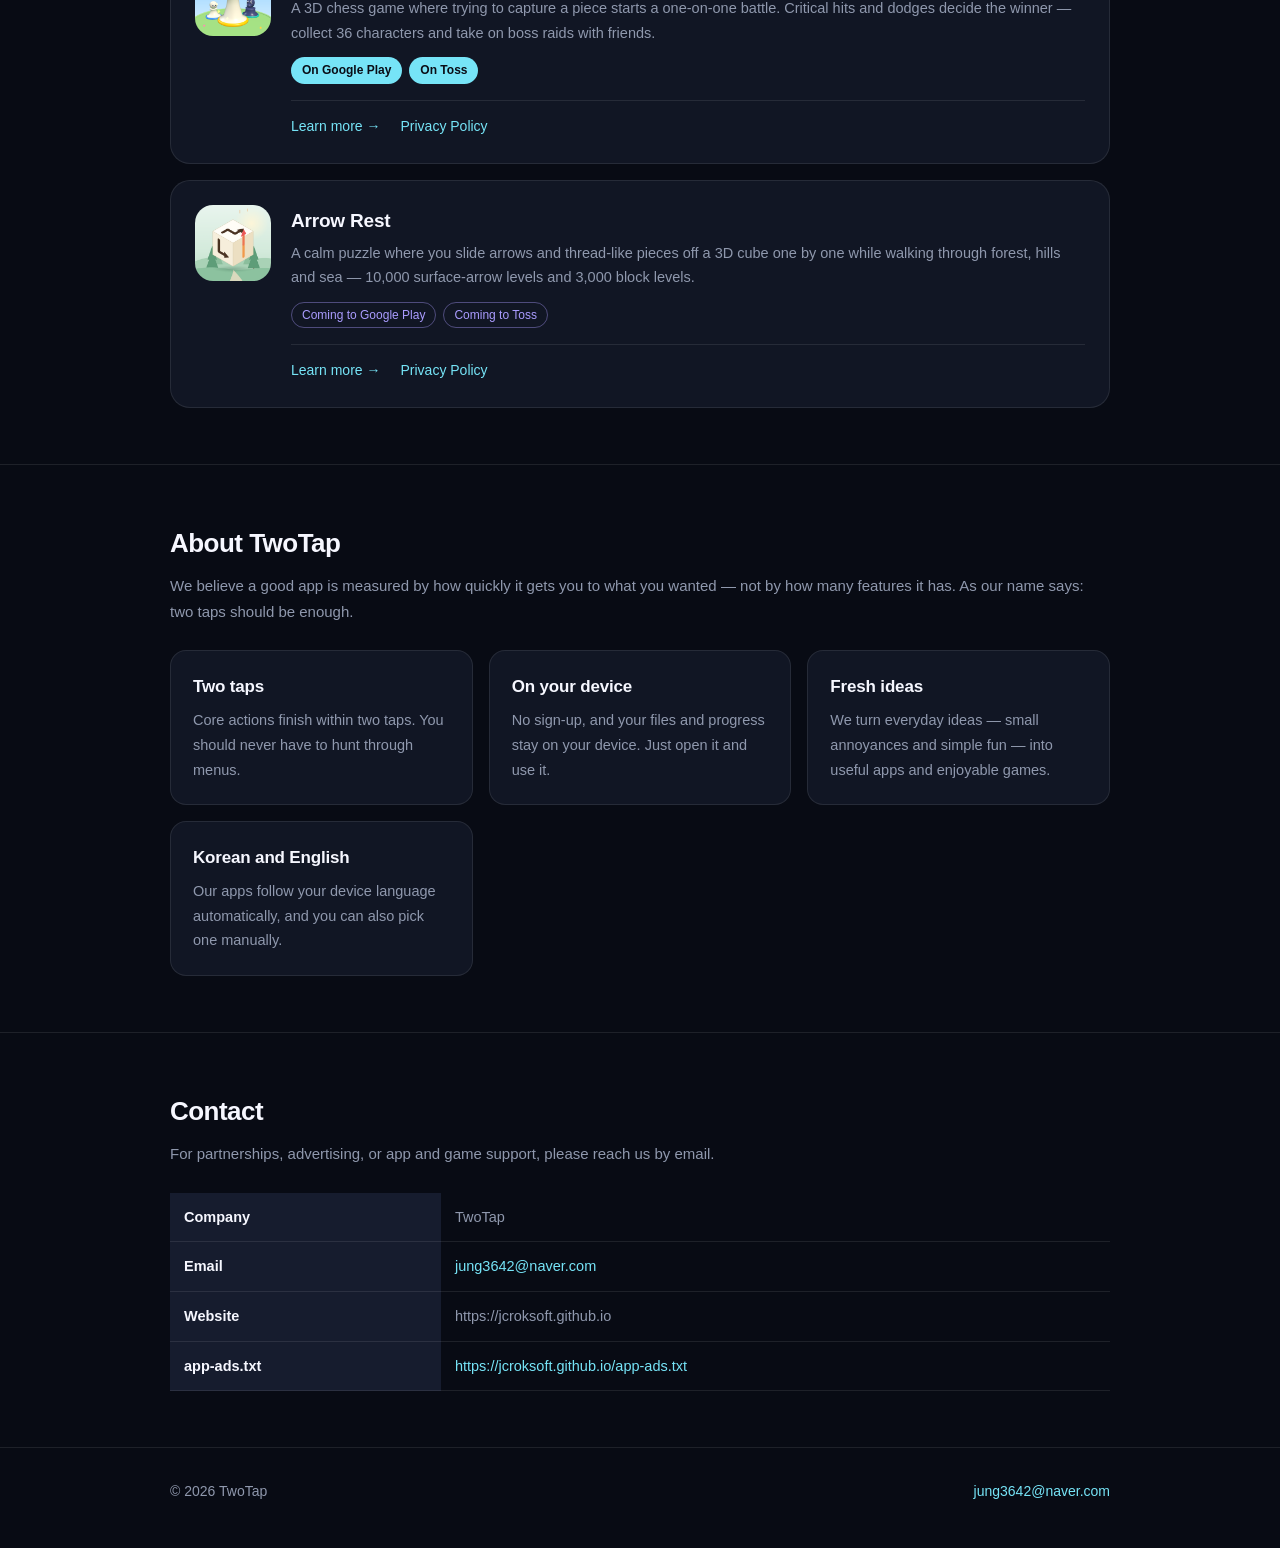
==== commit 3daf089f: "애로우 레스트: 소개 페이지·개인정보처리방침 추가, 홈 게임 목록에 카드 추가 Co-Authored-By: Claude Opus 5.5 <noreply@anthropic.com>" ====
--- a/index.html
+++ b/index.html
@@ -140,6 +140,24 @@
         </div>
       </div>
     </div>
+
+    <div class="app-card">
+      <a class="app-icon" href="/arrowrest/"><img src="/assets/arrowrest-icon.png" alt="Arrow Rest icon" width="76" height="76"></a>
+      <div>
+        <h3><a href="/arrowrest/"><span class="ko">애로우 레스트</span><span class="en">Arrow Rest</span></a></h3>
+        <p>
+          <span class="ko">3D 큐브 위의 화살표와 실처럼 얽힌 조각을 하나씩 빼내며 숲·산·바다를 산책하는 힐링 퍼즐. 표면 화살표 1만 레벨과 조각 빼기 3천 레벨이 있습니다.</span><span class="en">A calm puzzle where you slide arrows and thread-like pieces off a 3D cube one by one while walking through forest, hills and sea — 10,000 surface-arrow levels and 3,000 block levels.</span>
+        </p>
+        <div class="pills">
+          <span class="pill soon"><span class="ko">Google Play 출시 준비 중</span><span class="en">Coming to Google Play</span></span>
+          <span class="pill soon"><span class="ko">토스 앱인토스 준비 중</span><span class="en">Coming to Toss</span></span>
+        </div>
+        <div class="card-links">
+          <a href="/arrowrest/"><span class="ko">자세히 보기</span><span class="en">Learn more</span> →</a>
+          <a href="/arrowrest/privacy.html"><span class="ko">개인정보처리방침</span><span class="en">Privacy Policy</span></a>
+        </div>
+      </div>
+    </div>
   </div>
 </section>
 
--- a/assets/site.css
+++ b/assets/site.css
@@ -251,6 +251,7 @@
   border: 1px solid var(--line);
 }
 .shots.tall img { aspect-ratio: 636 / 1048; }
+.shots.phone img { aspect-ratio: 1 / 2; }
 .shots figcaption { margin-top: 8px; font-size: 13px; color: var(--muted); text-align: center; }
 
 .pills { display: flex; flex-wrap: wrap; gap: 7px; }
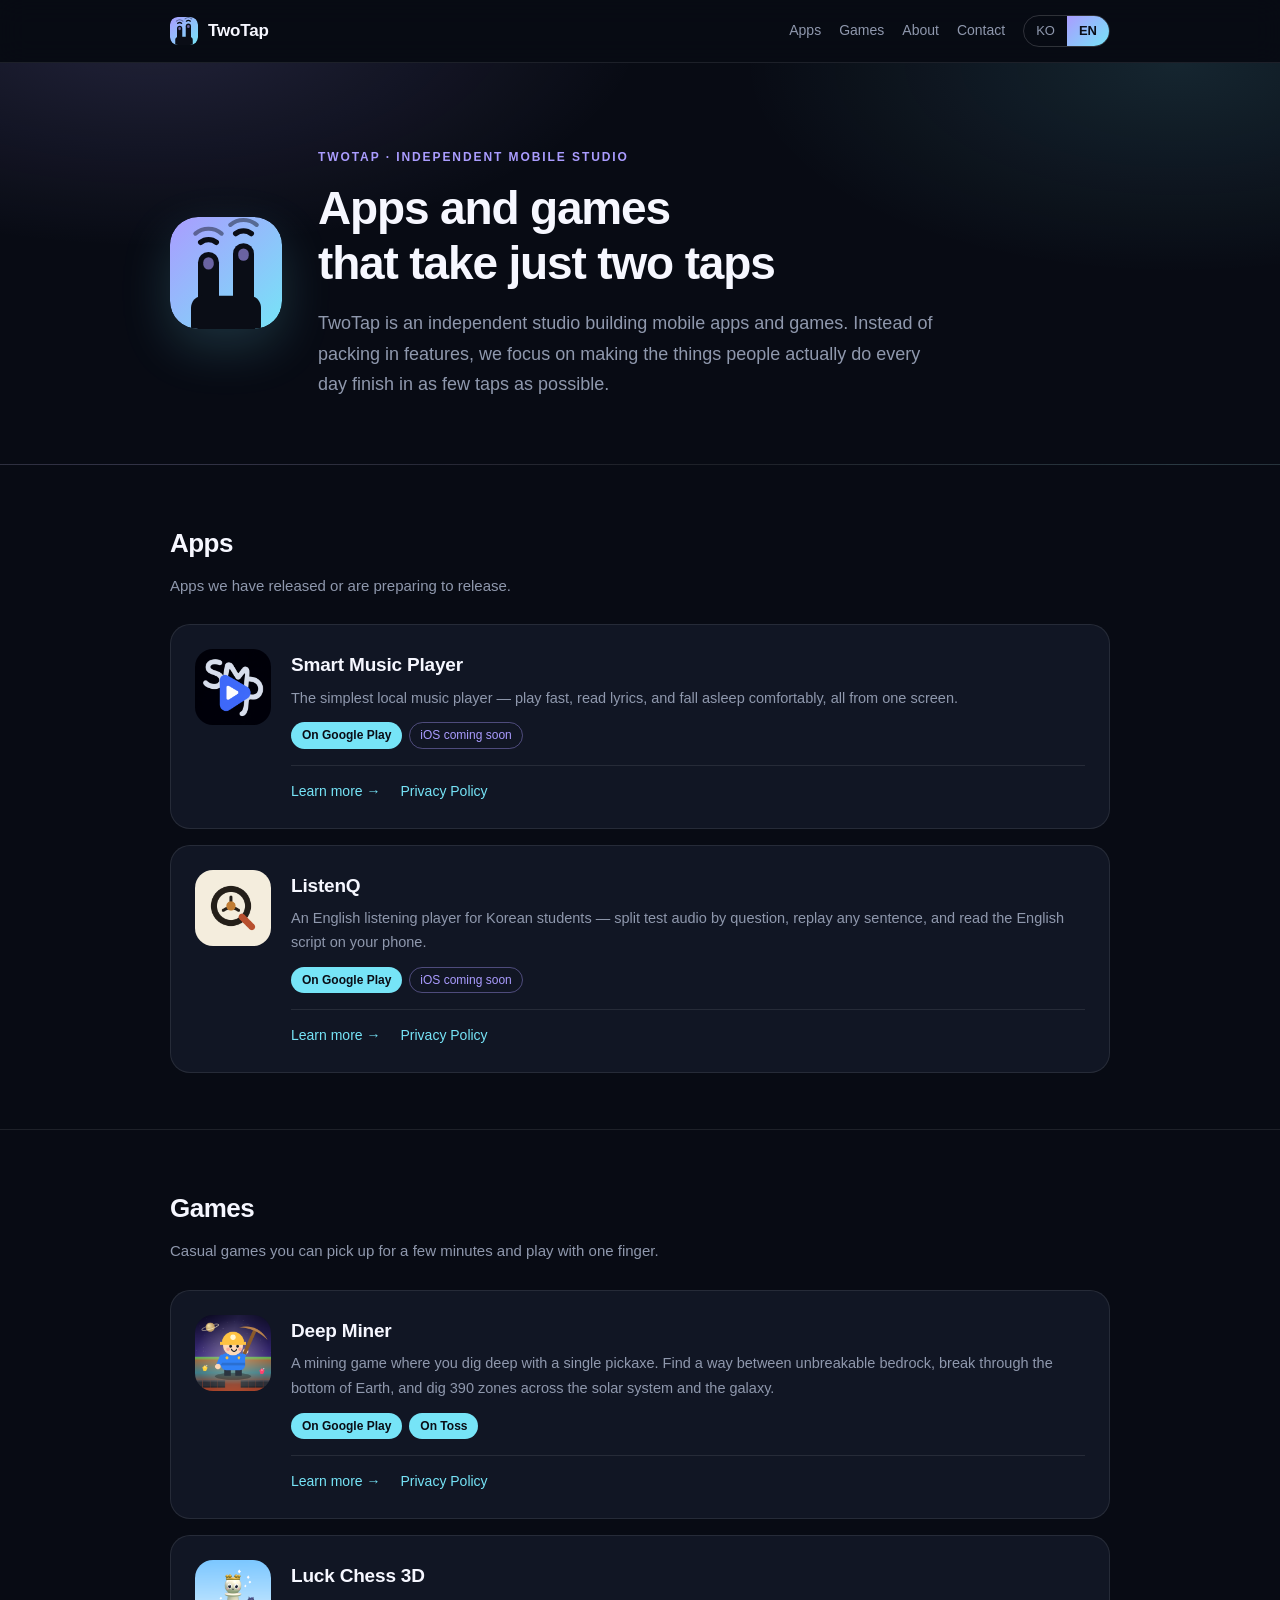
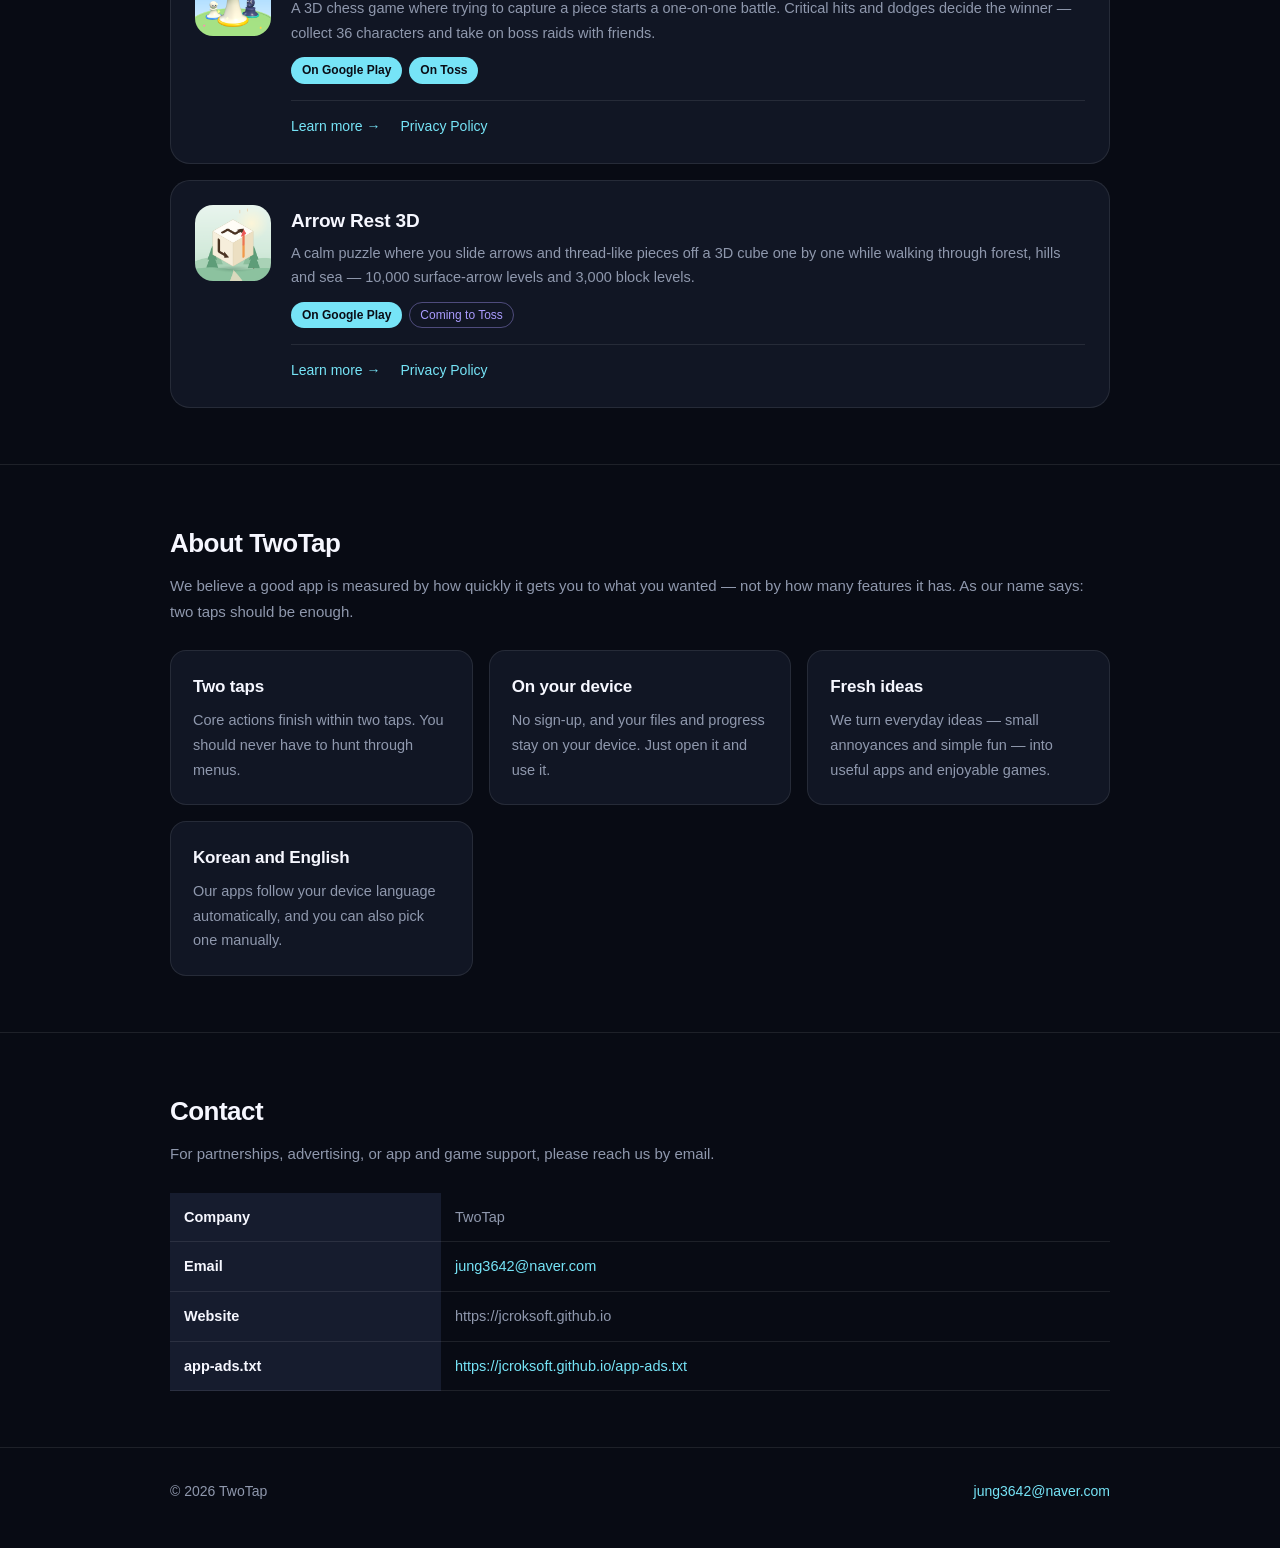
==== commit 9501097b: "애로우 레스트 3D: Google Play 출시 반영, 이름에 3D 추가 Co-Authored-By: Claude Opus 5.5 <noreply@anthropic.com>" ====
--- a/index.html
+++ b/index.html
@@ -144,12 +144,12 @@
     <div class="app-card">
       <a class="app-icon" href="/arrowrest/"><img src="/assets/arrowrest-icon.png" alt="Arrow Rest icon" width="76" height="76"></a>
       <div>
-        <h3><a href="/arrowrest/"><span class="ko">애로우 레스트</span><span class="en">Arrow Rest</span></a></h3>
+        <h3><a href="/arrowrest/"><span class="ko">애로우 레스트 3D</span><span class="en">Arrow Rest 3D</span></a></h3>
         <p>
           <span class="ko">3D 큐브 위의 화살표와 실처럼 얽힌 조각을 하나씩 빼내며 숲·산·바다를 산책하는 힐링 퍼즐. 표면 화살표 1만 레벨과 조각 빼기 3천 레벨이 있습니다.</span><span class="en">A calm puzzle where you slide arrows and thread-like pieces off a 3D cube one by one while walking through forest, hills and sea — 10,000 surface-arrow levels and 3,000 block levels.</span>
         </p>
         <div class="pills">
-          <span class="pill soon"><span class="ko">Google Play 출시 준비 중</span><span class="en">Coming to Google Play</span></span>
+          <span class="pill live"><span class="ko">Google Play 출시</span><span class="en">On Google Play</span></span>
           <span class="pill soon"><span class="ko">토스 앱인토스 준비 중</span><span class="en">Coming to Toss</span></span>
         </div>
         <div class="card-links">
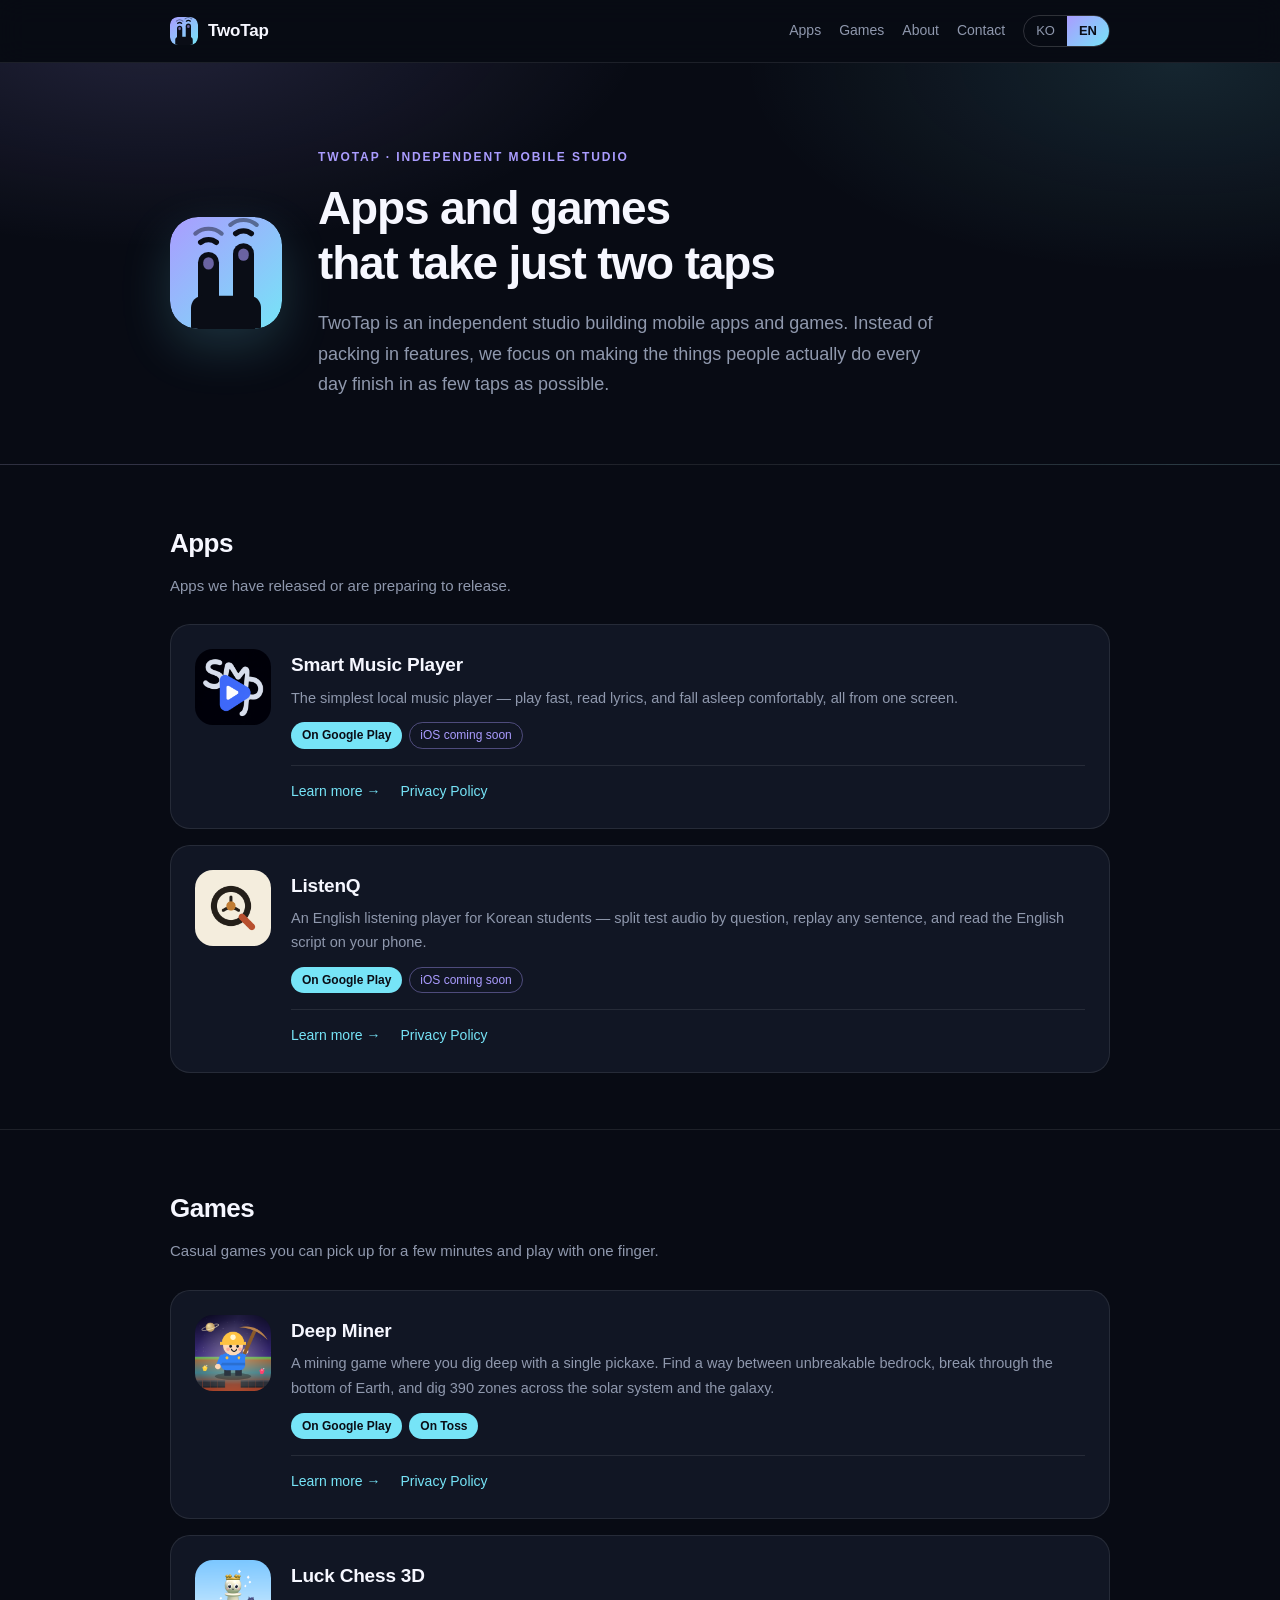
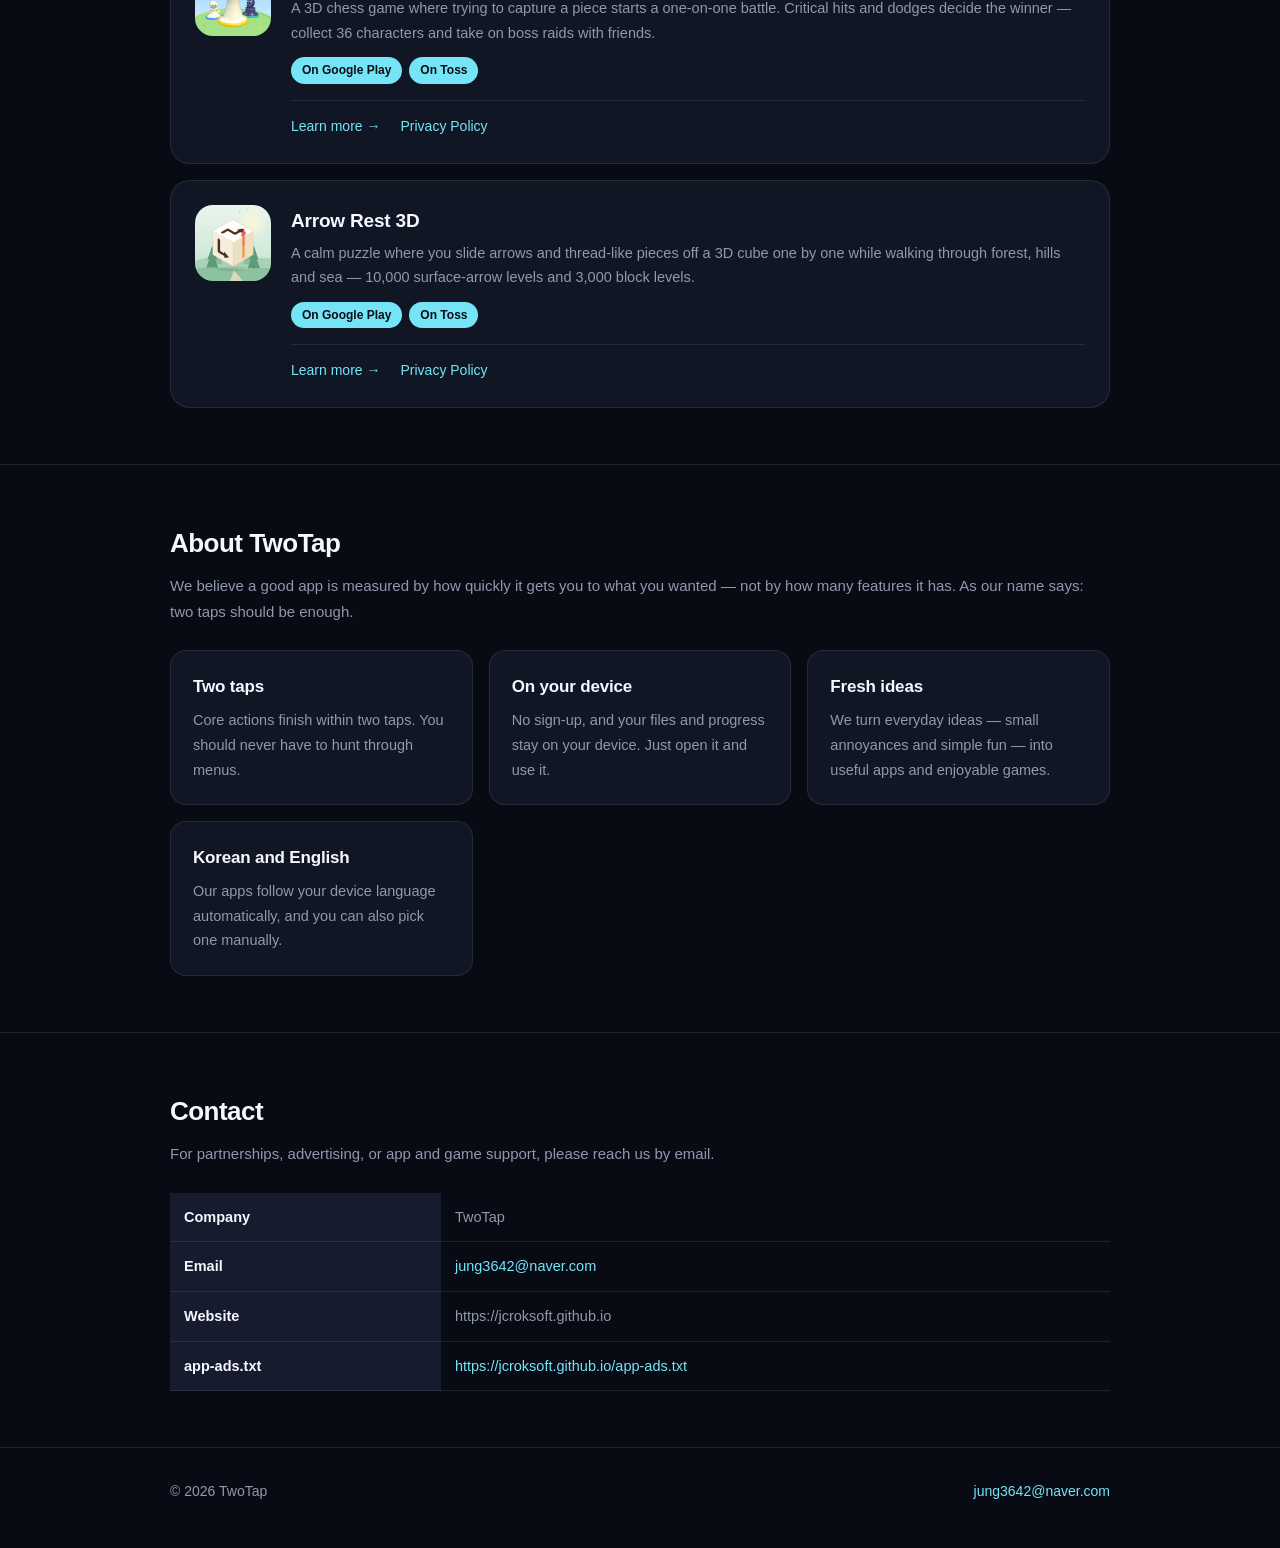
==== commit c2ef18f2: "애로우 레스트 3D: 토스 출시 반영, Android 1.2.0 광고(LevelPlay)·토스 게임센터 순위를 개인정보처리방침·소개에 반영 Co-Authored-By: Claude" ====
--- a/index.html
+++ b/index.html
@@ -150,7 +150,7 @@
         </p>
         <div class="pills">
           <span class="pill live"><span class="ko">Google Play 출시</span><span class="en">On Google Play</span></span>
-          <span class="pill soon"><span class="ko">토스 앱인토스 준비 중</span><span class="en">Coming to Toss</span></span>
+          <span class="pill live"><span class="ko">토스 앱인토스 출시</span><span class="en">On Toss</span></span>
         </div>
         <div class="card-links">
           <a href="/arrowrest/"><span class="ko">자세히 보기</span><span class="en">Learn more</span> →</a>
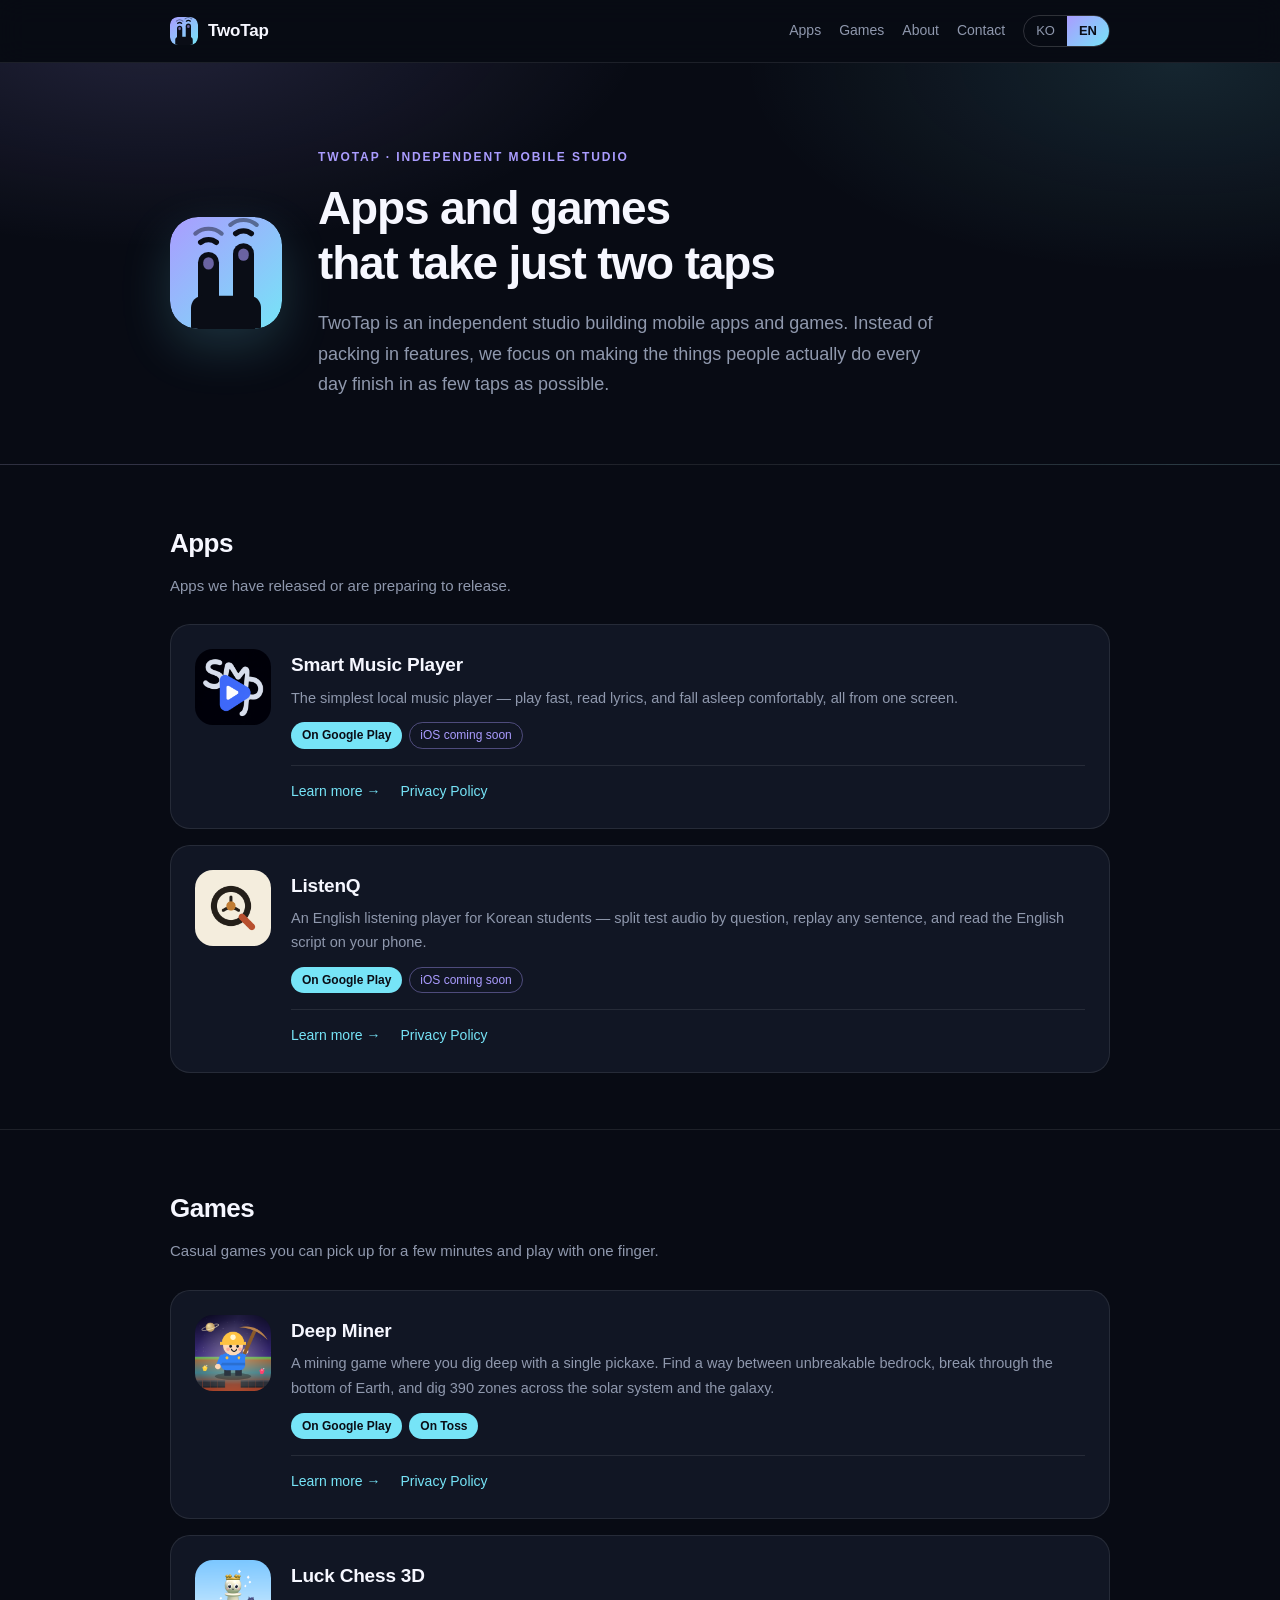
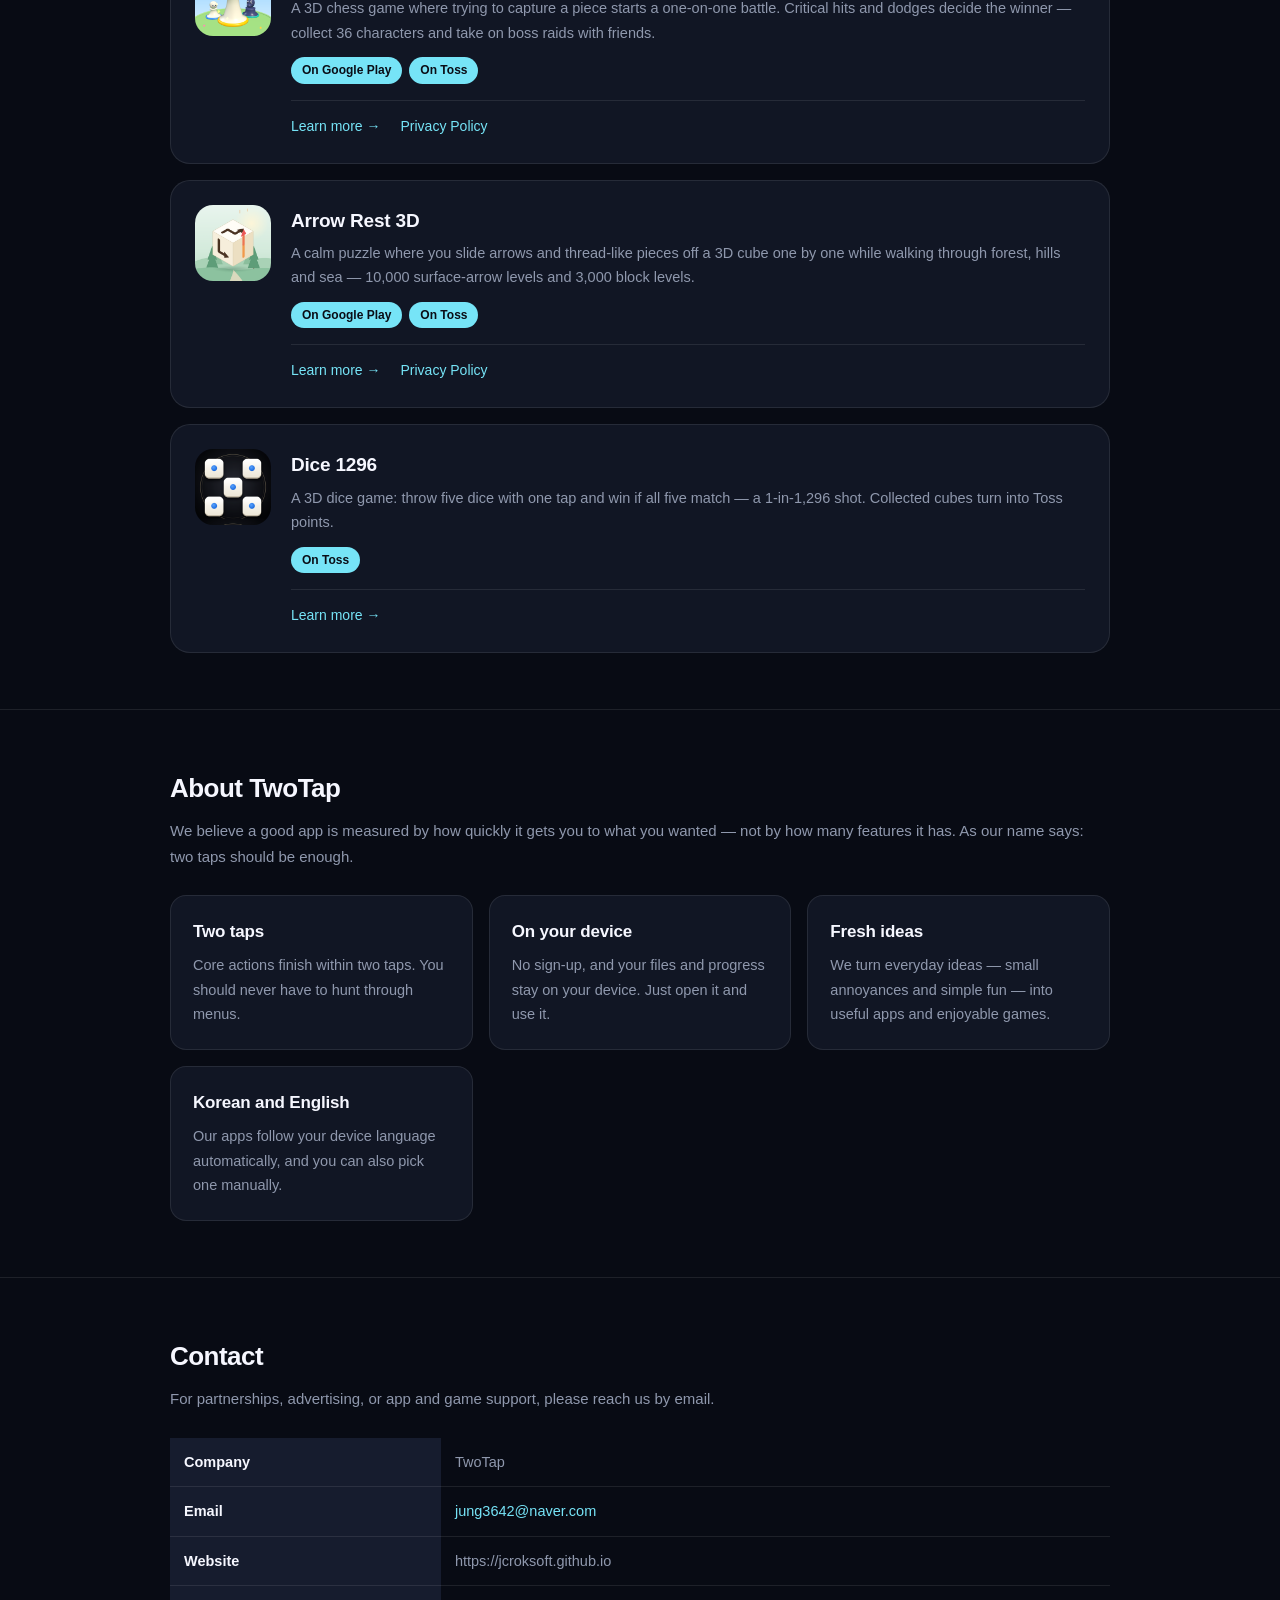
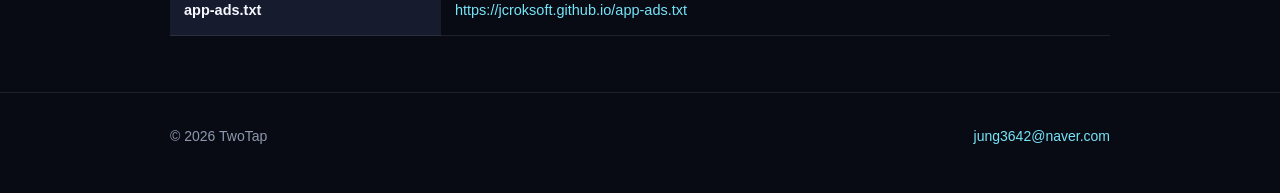
==== commit cebedb48: "공유 OG 이미지 4종 추가, 게임 소개에 홍보 이미지 섹션, 주사위 1296 소개 페이지·홈 카드 추가 Co-Authored-By: Claude Opus 5.5 <noreply@" ====
--- a/index.html
+++ b/index.html
@@ -158,6 +158,23 @@
         </div>
       </div>
     </div>
+
+    <div class="app-card">
+      <a class="app-icon" href="/dice1296/"><img src="/assets/dice1296-icon.png" alt="Dice 1296 icon" width="76" height="76"></a>
+      <div>
+        <h3><a href="/dice1296/"><span class="ko">주사위 1296</span><span class="en">Dice 1296</span></a></h3>
+        <p>
+          <span class="ko">버튼 한 번에 주사위 5개를 던져 5개가 모두 같으면 성공하는 3D 주사위 게임. 1,296번에 1번 나오는 결과에 도전하고, 모은 큐브는 토스 포인트로 받습니다.</span>
+          <span class="en">A 3D dice game: throw five dice with one tap and win if all five match — a 1-in-1,296 shot. Collected cubes turn into Toss points.</span>
+        </p>
+        <div class="pills">
+          <span class="pill live"><span class="ko">토스 앱인토스 출시</span><span class="en">On Toss</span></span>
+        </div>
+        <div class="card-links">
+          <a href="/dice1296/"><span class="ko">자세히 보기</span><span class="en">Learn more</span> →</a>
+        </div>
+      </div>
+    </div>
   </div>
 </section>
 
--- a/assets/site.css
+++ b/assets/site.css
@@ -251,6 +251,19 @@
   border: 1px solid var(--line);
 }
 .shots.tall img { aspect-ratio: 636 / 1048; }
+
+/* 홍보 이미지: 공유 링크 미리보기(OG)와 같은 1200×630 이미지 */
+.promo-img { margin: 0; }
+.promo-img img {
+  display: block;
+  width: 100%;
+  max-width: 960px;
+  height: auto;
+  aspect-ratio: 1200 / 630;
+  border-radius: 20px;
+  border: 1px solid var(--line);
+}
+.promo-img figcaption { margin-top: 10px; font-size: 13px; color: var(--muted); }
 .shots.phone img { aspect-ratio: 1 / 2; }
 .shots figcaption { margin-top: 8px; font-size: 13px; color: var(--muted); text-align: center; }
 
